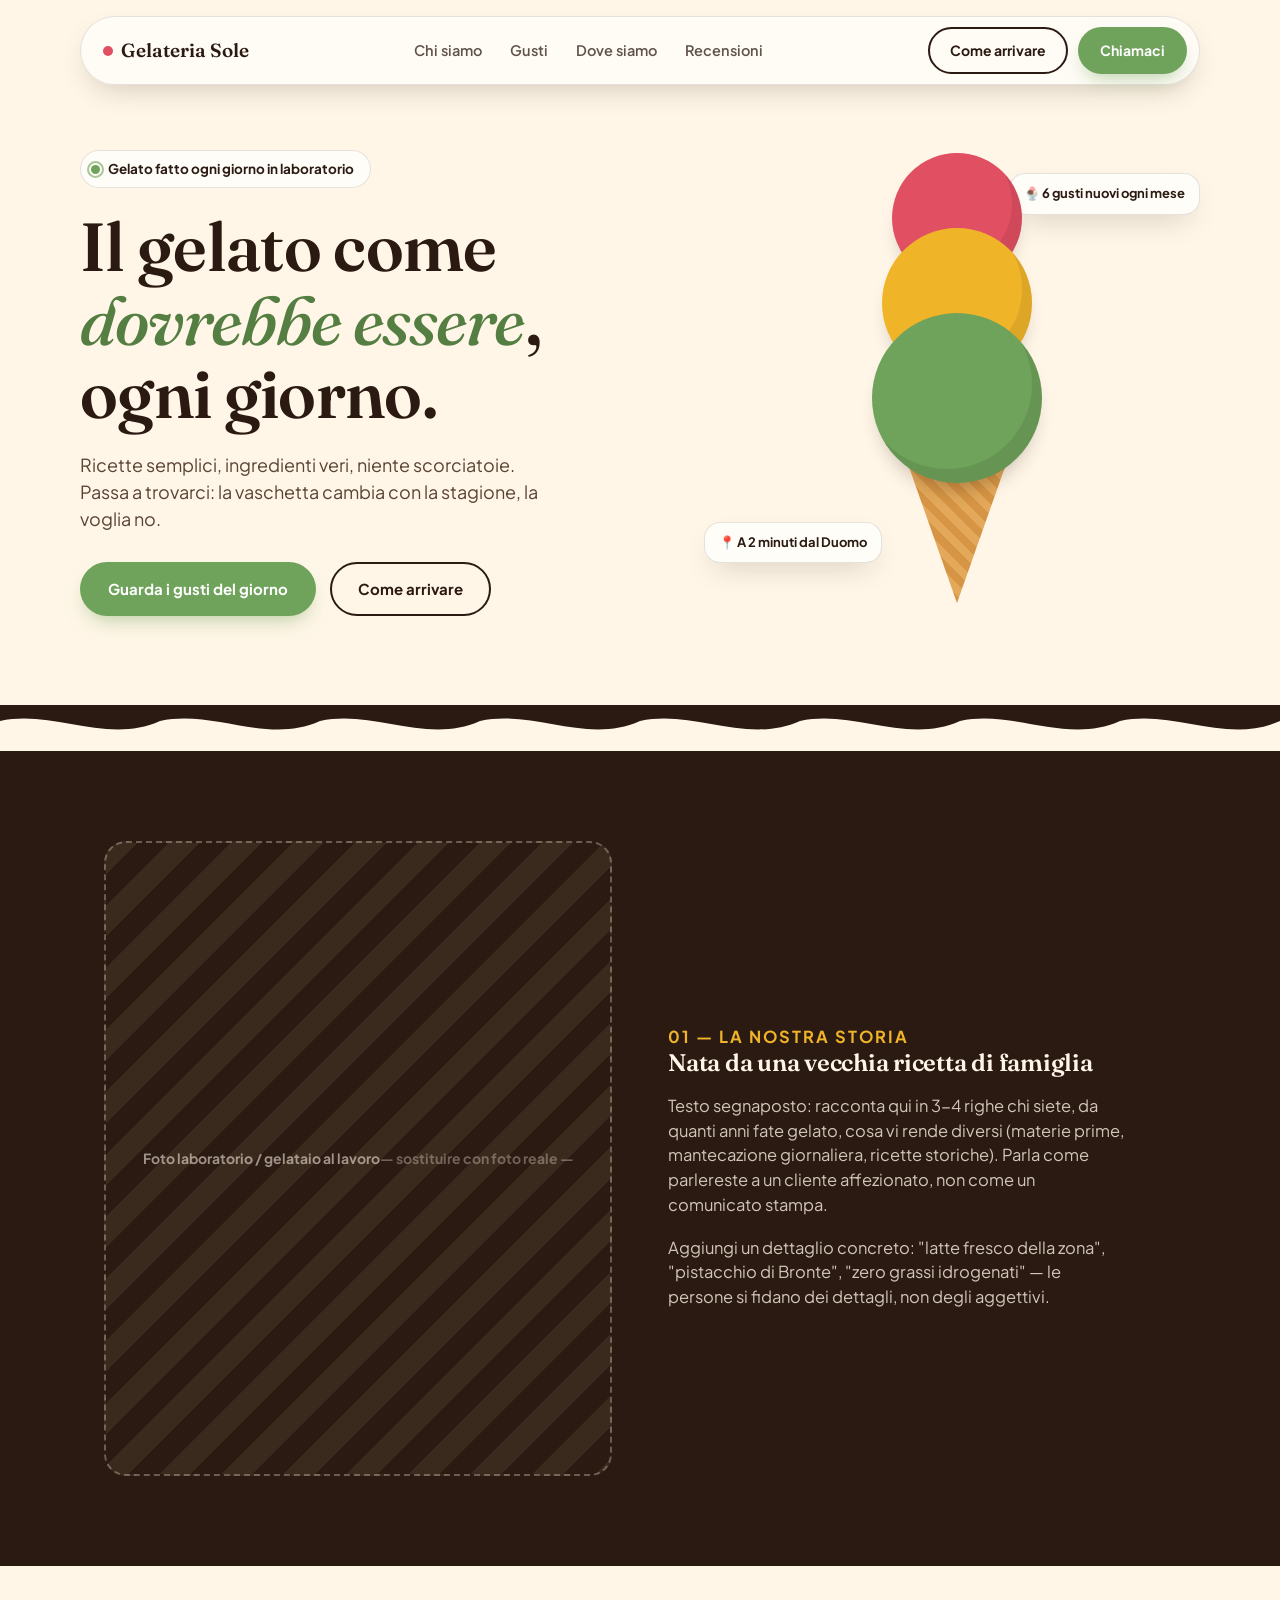
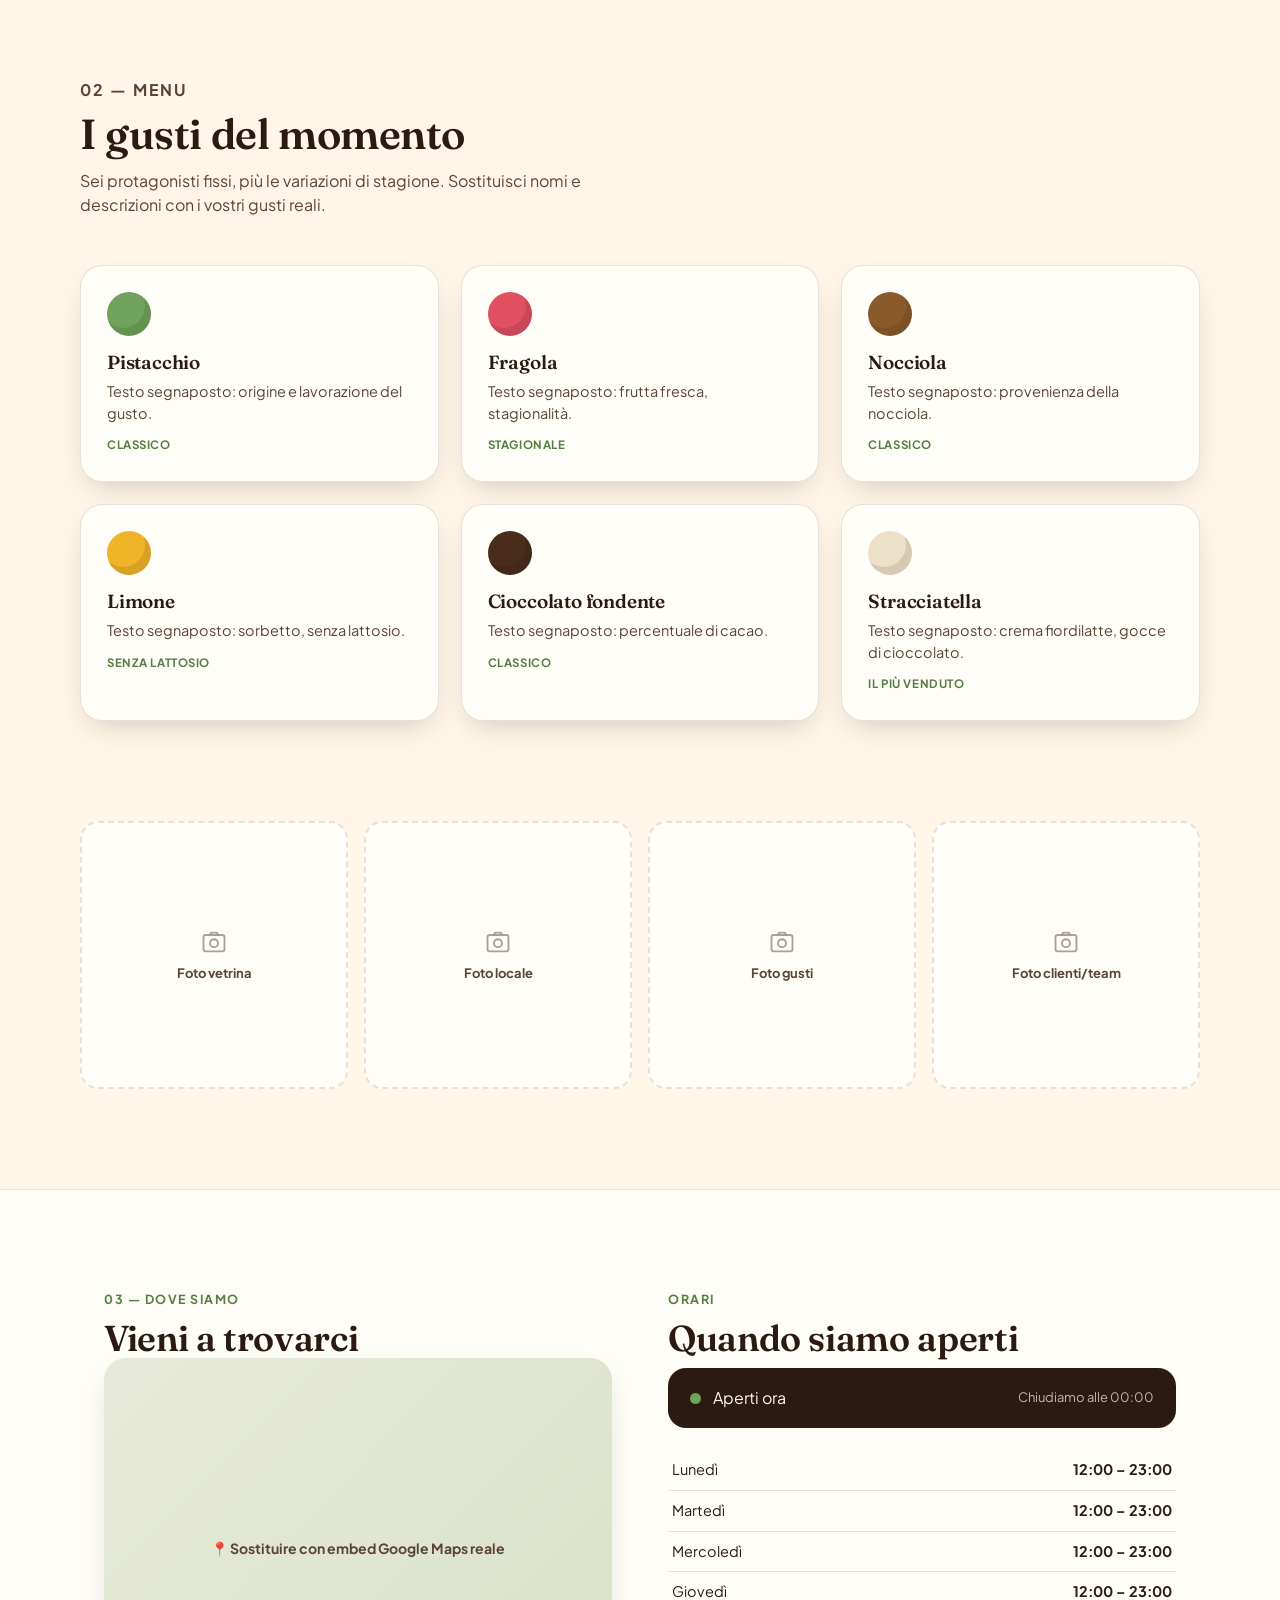
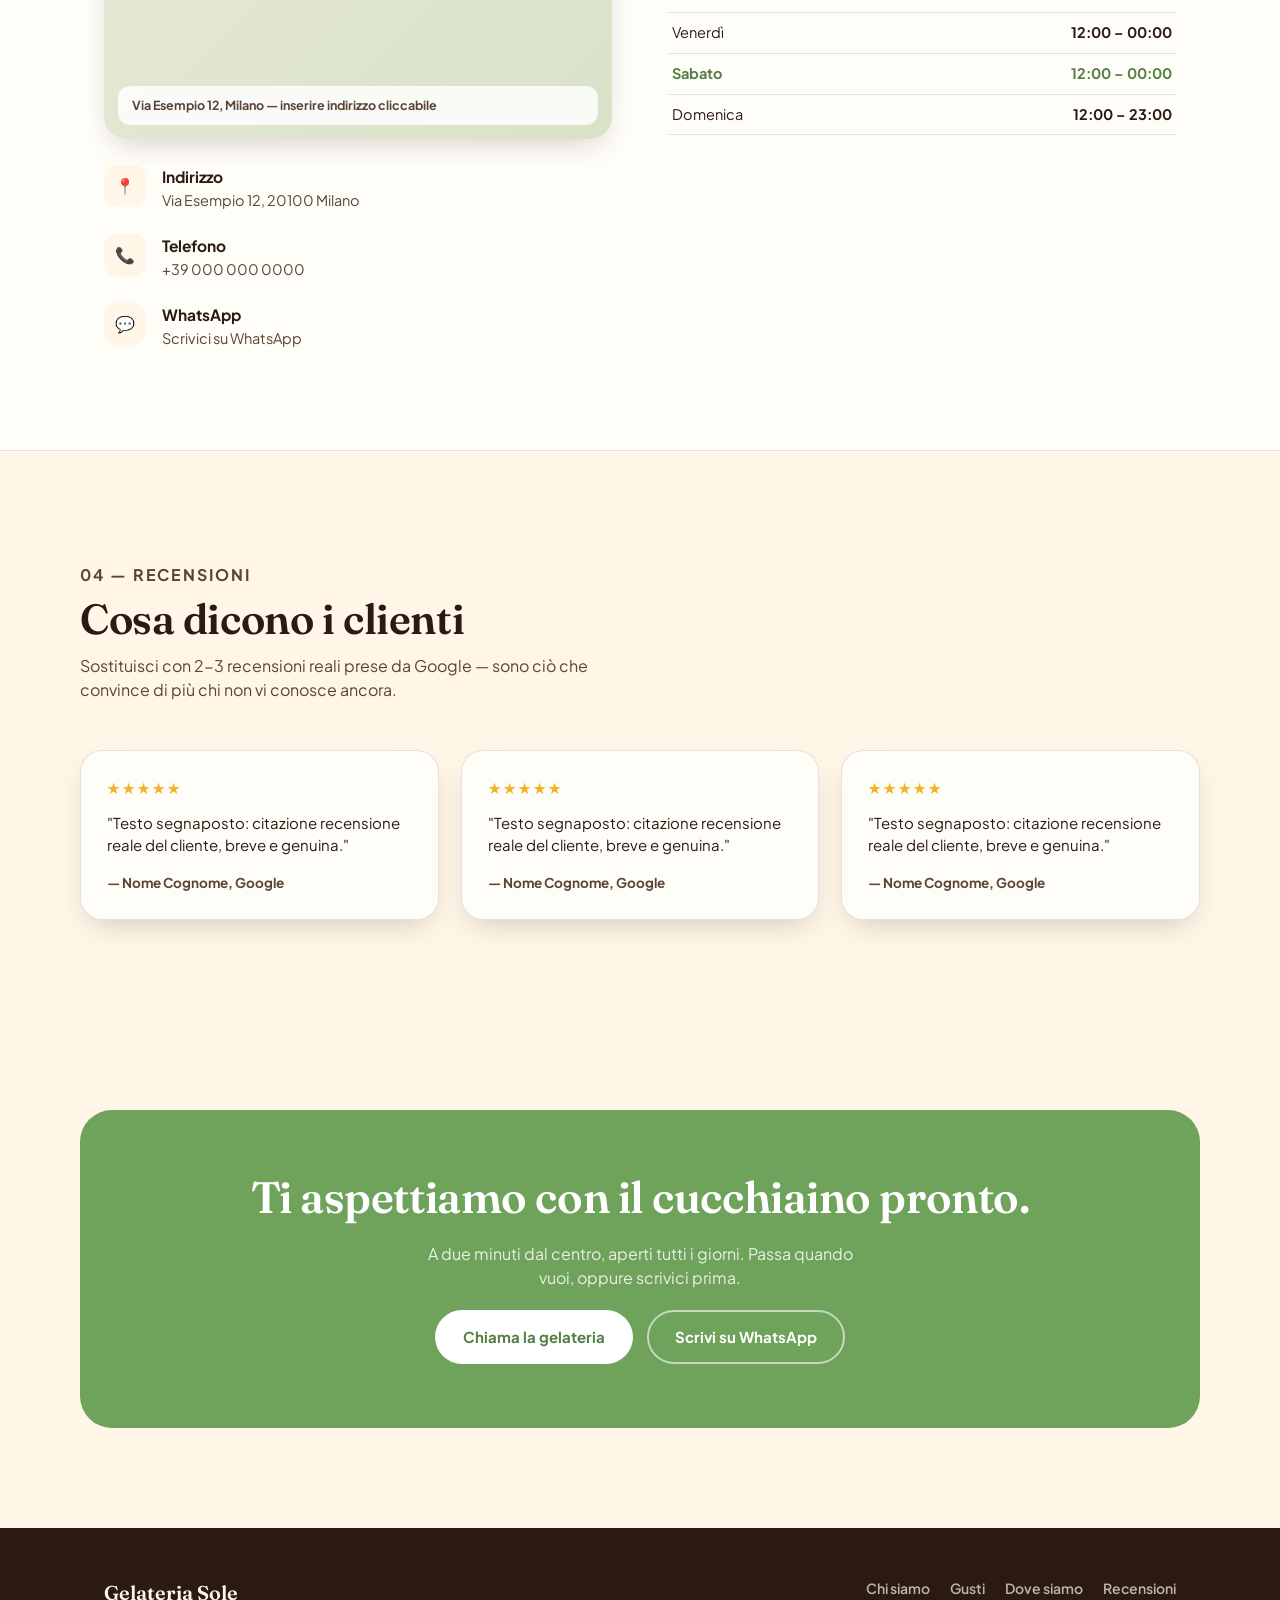
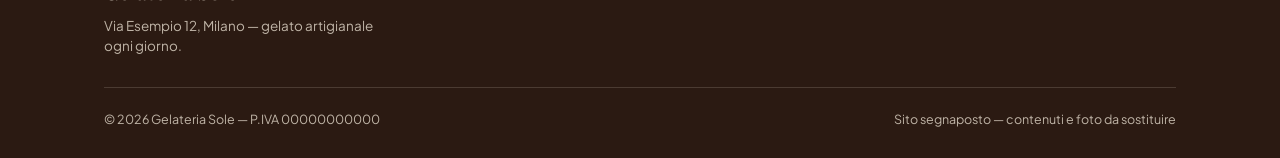
==== index.html @ 3e9e9e6f "Add SEO meta tags, favicon placeholder, robots.txt and sitemap.xml Wires up Open Graph/Twitter card " ====
<!DOCTYPE html>
<html lang="it">
<head>
<meta charset="UTF-8">
<meta name="viewport" content="width=device-width, initial-scale=1.0">
<title>Gelateria Sole — Gelato artigianale a Milano</title>
<meta name="description" content="Gelateria Sole: gelato artigianale fatto ogni giorno con ingredienti veri. Vieni a trovarci, guarda i gusti del giorno e gli orari di apertura.">

<!-- SOSTITUIRE con il dominio reale quando disponibile -->
<link rel="canonical" href="https://esempio.it/">

<!-- Favicon: segnaposto minimo, vedi assets/img/favicon.svg — logo definitivo a cura della grafica (Fase 2 roadmap) -->
<link rel="icon" type="image/svg+xml" href="assets/img/favicon.svg">
<link rel="icon" type="image/png" sizes="32x32" href="assets/img/favicon-32x32.png">
<link rel="icon" type="image/png" sizes="16x16" href="assets/img/favicon-16x16.png">
<link rel="apple-touch-icon" sizes="180x180" href="assets/img/apple-touch-icon.png">

<!-- Open Graph / social sharing -->
<meta property="og:type" content="website">
<meta property="og:site_name" content="Gelateria Sole">
<meta property="og:locale" content="it_IT">
<meta property="og:title" content="Gelateria Sole — Gelato artigianale a Milano">
<meta property="og:description" content="Gelato artigianale fatto ogni giorno con ingredienti veri. Guarda i gusti del giorno, gli orari e come raggiungerci.">
<meta property="og:url" content="https://esempio.it/">
<!-- SOSTITUIRE con assets/img/og-image.jpg (1200x630) quando la grafica prepara l'immagine social — vedi Fase 2 roadmap -->
<meta property="og:image" content="https://esempio.it/assets/img/og-image.jpg">

<meta name="twitter:card" content="summary_large_image">
<meta name="twitter:title" content="Gelateria Sole — Gelato artigianale a Milano">
<meta name="twitter:description" content="Gelato artigianale fatto ogni giorno con ingredienti veri. Guarda i gusti del giorno, gli orari e come raggiungerci.">
<meta name="twitter:image" content="https://esempio.it/assets/img/og-image.jpg">

<!-- SEO locale: dati strutturati LocalBusiness — SOSTITUIRE con i dati reali -->
<script type="application/ld+json">
{
  "@context": "https://schema.org",
  "@type": "IceCreamShop",
  "name": "Gelateria Sole",
  "image": "https://esempio.it/foto-vetrina.jpg",
  "telephone": "+39 000 000 0000",
  "priceRange": "€€",
  "address": {
    "@type": "PostalAddress",
    "streetAddress": "Via Esempio 12",
    "addressLocality": "Milano",
    "postalCode": "20100",
    "addressCountry": "IT"
  },
  "openingHoursSpecification": [
    { "@type": "OpeningHoursSpecification", "dayOfWeek": ["Monday","Tuesday","Wednesday","Thursday","Sunday"], "opens": "12:00", "closes": "23:00" },
    { "@type": "OpeningHoursSpecification", "dayOfWeek": ["Friday","Saturday"], "opens": "12:00", "closes": "00:00" }
  ]
}
</script>

<link rel="preconnect" href="https://fonts.googleapis.com">
<link rel="preconnect" href="https://fonts.gstatic.com" crossorigin>
<link href="https://fonts.googleapis.com/css2?family=Fraunces:ital,opsz,wght@0,9..144,400;0,9..144,500;0,9..144,600;1,9..144,500;1,9..144,600&family=Plus+Jakarta+Sans:wght@400;500;600;700;800&display=swap" rel="stylesheet">

<link rel="stylesheet" href="assets/css/style.css">
</head>
<body>

<nav class="nav">
  <div class="nav-inner">
    <a href="#top" class="logo"><span class="logo-dot"></span>Gelateria Sole</a>
    <div class="nav-links">
      <a href="#chi-siamo">Chi siamo</a>
      <a href="#gusti">Gusti</a>
      <a href="#dove">Dove siamo</a>
      <a href="#recensioni">Recensioni</a>
    </div>
    <div class="nav-cta">
      <a href="#dove" class="btn btn-ghost">Come arrivare</a>
      <a href="tel:+390000000000" class="btn btn-primary">Chiamaci</a>
      <button class="burger" id="burgerBtn" aria-label="Apri menu">
        <span></span><span></span><span></span>
      </button>
    </div>
  </div>
</nav>

<div class="mobile-menu" id="mobileMenu">
  <a href="#chi-siamo">Chi siamo</a>
  <a href="#gusti">Gusti</a>
  <a href="#dove">Dove siamo</a>
  <a href="#recensioni">Recensioni</a>
  <a href="tel:+390000000000" class="btn btn-primary" style="justify-content:center;">Chiamaci ora</a>
</div>

<main id="top">

  <!-- HERO -->
  <section class="hero wrap">
    <div class="reveal in">
      <div class="hero-badge">
        <span class="pulse-dot"></span> Gelato fatto ogni giorno in laboratorio
      </div>
      <h1>Il gelato come <em>dovrebbe essere</em>, ogni giorno.</h1>
      <p class="lead">Ricette semplici, ingredienti veri, niente scorciatoie. Passa a trovarci: la vaschetta cambia con la stagione, la voglia no.</p>
      <div class="hero-actions">
        <a href="#gusti" class="btn btn-primary">Guarda i gusti del giorno</a>
        <a href="#dove" class="btn btn-ghost">Come arrivare</a>
      </div>
    </div>
    <div class="hero-art">
      <div class="float-badge float-1">🍨 6 gusti nuovi ogni mese</div>
      <div class="float-badge float-2">📍 A 2 minuti dal Duomo</div>
      <div class="scoop scoop-3"></div>
      <div class="scoop scoop-2"></div>
      <div class="scoop scoop-1"></div>
      <div class="cone"></div>
    </div>
  </section>

  <svg class="drip" viewBox="0 0 1200 46" preserveAspectRatio="none">
    <path d="M0,0 H1200 V16 C1150,40 1100,4 1050,16 C1000,40 950,4 900,16 C850,40 800,4 750,16 C700,40 650,4 600,16 C550,40 500,4 450,16 C400,40 350,4 300,16 C250,40 200,4 150,16 C100,40 50,4 0,16 Z" fill="#2B1A12"/>
  </svg>

  <!-- CHI SIAMO -->
  <section class="storia" id="chi-siamo">
    <div class="wrap storia-grid">
      <div class="reveal">
        <div class="storia-photo">Foto laboratorio / gelataio al lavoro<br><span style="opacity:.6">— sostituire con foto reale —</span></div>
      </div>
      <div class="reveal">
        <p class="eyebrow">01 — La nostra storia</p>
        <h2>Nata da una vecchia ricetta di famiglia</h2>
        <p>Testo segnaposto: racconta qui in 3-4 righe chi siete, da quanti anni fate gelato, cosa vi rende diversi (materie prime, mantecazione giornaliera, ricette storiche). Parla come parlereste a un cliente affezionato, non come un comunicato stampa.</p>
        <p>Aggiungi un dettaglio concreto: "latte fresco della zona", "pistacchio di Bronte", "zero grassi idrogenati" — le persone si fidano dei dettagli, non degli aggettivi.</p>
      </div>
    </div>
  </section>

  <!-- GUSTI -->
  <section class="gusti wrap" id="gusti">
    <div class="section-head reveal">
      <p class="eyebrow">02 — Menu</p>
      <h2>I gusti del momento</h2>
      <p>Sei protagonisti fissi, più le variazioni di stagione. Sostituisci nomi e descrizioni con i vostri gusti reali.</p>
    </div>
    <div class="gusti-grid">
      <div class="flavor-card reveal">
        <div class="flavor-swatch" style="background:#6FA25A;"></div>
        <h3>Pistacchio</h3>
        <p>Testo segnaposto: origine e lavorazione del gusto.</p>
        <span class="flavor-tag">Classico</span>
      </div>
      <div class="flavor-card reveal">
        <div class="flavor-swatch" style="background:#E14F63;"></div>
        <h3>Fragola</h3>
        <p>Testo segnaposto: frutta fresca, stagionalità.</p>
        <span class="flavor-tag">Stagionale</span>
      </div>
      <div class="flavor-card reveal">
        <div class="flavor-swatch" style="background:#8B5A2B;"></div>
        <h3>Nocciola</h3>
        <p>Testo segnaposto: provenienza della nocciola.</p>
        <span class="flavor-tag">Classico</span>
      </div>
      <div class="flavor-card reveal">
        <div class="flavor-swatch" style="background:#F0B429;"></div>
        <h3>Limone</h3>
        <p>Testo segnaposto: sorbetto, senza lattosio.</p>
        <span class="flavor-tag">Senza lattosio</span>
      </div>
      <div class="flavor-card reveal">
        <div class="flavor-swatch" style="background:#4A2C1D;"></div>
        <h3>Cioccolato fondente</h3>
        <p>Testo segnaposto: percentuale di cacao.</p>
        <span class="flavor-tag">Classico</span>
      </div>
      <div class="flavor-card reveal">
        <div class="flavor-swatch" style="background:#EDE0C8;"></div>
        <h3>Stracciatella</h3>
        <p>Testo segnaposto: crema fiordilatte, gocce di cioccolato.</p>
        <span class="flavor-tag">Il più venduto</span>
      </div>
    </div>
  </section>

  <!-- GALLERIA -->
  <section class="galleria wrap">
    <div class="gal-grid">
      <div class="gal-item reveal">
        <svg width="28" height="28" viewBox="0 0 24 24" fill="none" stroke="currentColor" stroke-width="1.6"><rect x="3" y="6" width="18" height="14" rx="2"/><circle cx="12" cy="13" r="3.4"/><path d="M8 6l1.5-2h5L16 6"/></svg>
        Foto vetrina
      </div>
      <div class="gal-item reveal">
        <svg width="28" height="28" viewBox="0 0 24 24" fill="none" stroke="currentColor" stroke-width="1.6"><rect x="3" y="6" width="18" height="14" rx="2"/><circle cx="12" cy="13" r="3.4"/><path d="M8 6l1.5-2h5L16 6"/></svg>
        Foto locale
      </div>
      <div class="gal-item reveal">
        <svg width="28" height="28" viewBox="0 0 24 24" fill="none" stroke="currentColor" stroke-width="1.6"><rect x="3" y="6" width="18" height="14" rx="2"/><circle cx="12" cy="13" r="3.4"/><path d="M8 6l1.5-2h5L16 6"/></svg>
        Foto gusti
      </div>
      <div class="gal-item reveal">
        <svg width="28" height="28" viewBox="0 0 24 24" fill="none" stroke="currentColor" stroke-width="1.6"><rect x="3" y="6" width="18" height="14" rx="2"/><circle cx="12" cy="13" r="3.4"/><path d="M8 6l1.5-2h5L16 6"/></svg>
        Foto clienti/team
      </div>
    </div>
  </section>

  <!-- DOVE + ORARI -->
  <section class="dove" id="dove">
    <div class="wrap dove-grid">
      <div class="reveal">
        <p class="eyebrow">03 — Dove siamo</p>
        <h2 style="margin-top:10px; font-size:clamp(26px,3.2vw,36px);">Vieni a trovarci</h2>
        <div class="map-box">
          <span style="font-weight:700; color:var(--choco-soft); font-size:14px;">📍 Sostituire con embed Google Maps reale</span>
          <div class="map-note">Via Esempio 12, Milano — inserire indirizzo cliccabile</div>
        </div>
        <div class="info-list">
          <div class="info-row">
            <div class="info-icon">📍</div>
            <div><h4>Indirizzo</h4><p>Via Esempio 12, 20100 Milano</p></div>
          </div>
          <div class="info-row">
            <div class="info-icon">📞</div>
            <div><h4>Telefono</h4><p><a href="tel:+390000000000">+39 000 000 0000</a></p></div>
          </div>
          <div class="info-row">
            <div class="info-icon">💬</div>
            <div><h4>WhatsApp</h4><p><a href="https://wa.me/390000000000" target="_blank" rel="noopener">Scrivici su WhatsApp</a></p></div>
          </div>
        </div>
      </div>

      <div class="reveal">
        <p class="eyebrow">Orari</p>
        <h2 style="margin-top:10px; font-size:clamp(26px,3.2vw,36px);">Quando siamo aperti</h2>
        <div class="status-card" id="statusCard">
          <div class="status-left">
            <span class="status-dot"></span>
            <span id="statusText">Verifica orario in corso…</span>
          </div>
          <span style="font-size:13px; opacity:.7;" id="statusTime"></span>
        </div>
        <table class="orari-table" id="orariTable">
          <tbody>
            <tr data-day="1"><td>Lunedì</td><td>12:00 – 23:00</td></tr>
            <tr data-day="2"><td>Martedì</td><td>12:00 – 23:00</td></tr>
            <tr data-day="3"><td>Mercoledì</td><td>12:00 – 23:00</td></tr>
            <tr data-day="4"><td>Giovedì</td><td>12:00 – 23:00</td></tr>
            <tr data-day="5"><td>Venerdì</td><td>12:00 – 00:00</td></tr>
            <tr data-day="6"><td>Sabato</td><td>12:00 – 00:00</td></tr>
            <tr data-day="0"><td>Domenica</td><td>12:00 – 23:00</td></tr>
          </tbody>
        </table>
      </div>
    </div>
  </section>

  <!-- RECENSIONI -->
  <section class="recensioni wrap" id="recensioni">
    <div class="section-head reveal">
      <p class="eyebrow">04 — Recensioni</p>
      <h2>Cosa dicono i clienti</h2>
      <p>Sostituisci con 2-3 recensioni reali prese da Google — sono ciò che convince di più chi non vi conosce ancora.</p>
    </div>
    <div class="rec-grid">
      <div class="rec-card reveal">
        <div class="stars">★★★★★</div>
        <p class="quote">"Testo segnaposto: citazione recensione reale del cliente, breve e genuina."</p>
        <p class="rec-name">— Nome Cognome, Google</p>
      </div>
      <div class="rec-card reveal">
        <div class="stars">★★★★★</div>
        <p class="quote">"Testo segnaposto: citazione recensione reale del cliente, breve e genuina."</p>
        <p class="rec-name">— Nome Cognome, Google</p>
      </div>
      <div class="rec-card reveal">
        <div class="stars">★★★★★</div>
        <p class="quote">"Testo segnaposto: citazione recensione reale del cliente, breve e genuina."</p>
        <p class="rec-name">— Nome Cognome, Google</p>
      </div>
    </div>
  </section>

  <!-- CTA FINALE -->
  <section class="cta-final wrap">
    <div class="cta-box reveal">
      <h2>Ti aspettiamo con il cucchiaino pronto.</h2>
      <p>A due minuti dal centro, aperti tutti i giorni. Passa quando vuoi, oppure scrivici prima.</p>
      <div class="cta-actions">
        <a href="tel:+390000000000" class="btn btn-primary">Chiama la gelateria</a>
        <a href="https://wa.me/390000000000" target="_blank" rel="noopener" class="btn btn-ghost">Scrivi su WhatsApp</a>
      </div>
    </div>
  </section>

</main>

<footer>
  <div class="wrap">
    <div class="foot-grid">
      <div>
        <div class="foot-logo">Gelateria Sole</div>
        <p style="margin-top:8px; font-size:13.5px; max-width:280px;">Via Esempio 12, Milano — gelato artigianale ogni giorno.</p>
      </div>
      <div class="foot-links">
        <a href="#chi-siamo">Chi siamo</a>
        <a href="#gusti">Gusti</a>
        <a href="#dove">Dove siamo</a>
        <a href="#recensioni">Recensioni</a>
      </div>
    </div>
    <div class="foot-bottom">
      <span>© 2026 Gelateria Sole — P.IVA 00000000000</span>
      <span>Sito segnaposto — contenuti e foto da sostituire</span>
    </div>
  </div>
</footer>

<script src="assets/js/main.js"></script>

</body>
</html>
---- assets/css/style.css ----
:root{
  --cream:#FFF6E7;
  --panna:#FFFDF8;
  --choco:#2B1A12;
  --choco-soft:#5A4436;
  --pistacchio:#6FA25A;
  --pistacchio-dark:#547E42;
  --lampone:#E14F63;
  --limone:#F0B429;
  --line: rgba(43,26,18,0.12);
  --radius: 22px;
  --shadow: 0 12px 30px -12px rgba(43,26,18,0.25);
}

*{box-sizing:border-box; margin:0; padding:0;}
html{scroll-behavior:smooth;}
@media (prefers-reduced-motion: reduce){
  html{scroll-behavior:auto;}
  *{animation-duration:0.001ms !important; transition-duration:0.001ms !important;}
}

body{
  font-family:'Plus Jakarta Sans', sans-serif;
  background:var(--cream);
  color:var(--choco);
  line-height:1.5;
  overflow-x:hidden;
}

h1,h2,h3{
  font-family:'Fraunces', serif;
  font-weight:600;
  line-height:1.08;
  letter-spacing:-0.01em;
}

em{
  font-style:italic;
  font-weight:500;
  color:var(--pistacchio-dark);
}

a{color:inherit; text-decoration:none;}
img{max-width:100%; display:block;}
section{position:relative;}
.wrap{max-width:1120px; margin:0 auto; padding:0 24px;}
.eyebrow{
  font-size:12.5px;
  font-weight:700;
  letter-spacing:0.12em;
  text-transform:uppercase;
  color:var(--pistacchio-dark);
}

/* ---------- BUTTONS ---------- */
.btn{
  display:inline-flex;
  align-items:center;
  gap:8px;
  padding:14px 26px;
  border-radius:999px;
  font-weight:700;
  font-size:15px;
  border:2px solid transparent;
  cursor:pointer;
  transition:transform .18s ease, box-shadow .18s ease;
}
.btn:hover{transform:translateY(-2px);}
.btn-primary{background:var(--pistacchio); color:#fff; box-shadow:0 10px 20px -8px rgba(111,162,90,0.55);}
.btn-primary:hover{background:var(--pistacchio-dark);}
.btn-ghost{background:transparent; border-color:var(--choco); color:var(--choco);}
.btn-ghost:hover{background:var(--choco); color:var(--cream);}
.btn-light{background:var(--panna); color:var(--choco); border-color:var(--line);}

/* ---------- NAV ---------- */
.nav{
  position:fixed; top:0; left:0; right:0; z-index:100;
  padding:16px 24px;
  display:flex; justify-content:center;
}
.nav-inner{
  width:100%; max-width:1120px;
  display:flex; align-items:center; justify-content:space-between;
  background:rgba(255,253,248,0.85);
  backdrop-filter:blur(10px);
  border:1px solid var(--line);
  border-radius:999px;
  padding:10px 12px 10px 22px;
  box-shadow:var(--shadow);
  transition:padding .2s ease;
}
.logo{
  font-family:'Fraunces', serif;
  font-weight:600;
  font-size:19px;
  display:flex; align-items:center; gap:8px;
}
.logo-dot{width:10px; height:10px; border-radius:50%; background:var(--lampone); display:inline-block;}
.nav-links{display:flex; gap:28px; font-size:14.5px; font-weight:600;}
.nav-links a{opacity:0.75; transition:opacity .15s;}
.nav-links a:hover{opacity:1;}
.nav-cta{display:flex; align-items:center; gap:10px;}
.nav-cta .btn{padding:11px 20px; font-size:14px;}
.burger{display:none; background:none; border:none; cursor:pointer; padding:8px;}
.burger span{display:block; width:22px; height:2px; background:var(--choco); margin:5px 0; border-radius:2px;}

.mobile-menu{
  display:none; position:fixed; top:78px; left:16px; right:16px; z-index:99;
  background:var(--panna); border:1px solid var(--line); border-radius:20px;
  box-shadow:var(--shadow); padding:18px; flex-direction:column; gap:14px;
}
.mobile-menu.open{display:flex;}
.mobile-menu a{font-weight:700; font-size:16px; padding:6px 0;}

/* ---------- HERO ---------- */
.hero{
  padding:150px 0 90px;
  display:grid;
  grid-template-columns:1.1fr 0.9fr;
  gap:40px;
  align-items:center;
}
.hero-badge{
  display:inline-flex; align-items:center; gap:8px;
  background:var(--panna); border:1px solid var(--line);
  padding:8px 16px 8px 10px; border-radius:999px;
  font-size:13.5px; font-weight:700; margin-bottom:22px;
}
.pulse-dot{width:9px; height:9px; border-radius:50%; background:var(--pistacchio); position:relative;}
.pulse-dot::after{
  content:''; position:absolute; inset:-4px; border-radius:50%;
  border:2px solid var(--pistacchio); opacity:0.6;
  animation:pulse 1.8s ease-out infinite;
}
@keyframes pulse{0%{transform:scale(0.6); opacity:0.7;} 100%{transform:scale(1.9); opacity:0;}}

.hero h1{font-size:clamp(38px, 5.6vw, 68px); max-width:620px;}
.hero p.lead{font-size:18px; color:var(--choco-soft); max-width:480px; margin:20px 0 30px;}
.hero-actions{display:flex; gap:14px; flex-wrap:wrap;}

.hero-art{position:relative; height:440px; display:flex; align-items:flex-end; justify-content:center;}
.cone{
  width:120px; height:170px;
  background:
    repeating-linear-gradient(45deg, #E3A85A 0 8px, #D69544 8px 16px),
    repeating-linear-gradient(-45deg, transparent 0 8px, rgba(0,0,0,0.06) 8px 16px);
  clip-path:polygon(50% 100%, 0 0, 100% 0);
  position:relative; z-index:1;
  box-shadow:0 20px 30px -12px rgba(43,26,18,0.35);
}
.scoop{
  width:150px; height:150px; border-radius:50%;
  position:absolute; left:50%; transform:translateX(-50%);
  box-shadow:inset -10px -14px 0 rgba(0,0,0,0.08), 0 14px 20px -10px rgba(43,26,18,0.3);
}
.scoop-1{background:var(--pistacchio); bottom:120px; z-index:4; width:170px; height:170px;}
.scoop-2{background:var(--limone); bottom:225px; z-index:3; width:150px; height:150px;}
.scoop-3{background:var(--lampone); bottom:320px; z-index:2; width:130px; height:130px;}
.sprinkle{position:absolute; border-radius:2px;}
.float-badge{
  position:absolute; background:var(--panna); border:1px solid var(--line);
  border-radius:16px; padding:10px 14px; box-shadow:var(--shadow);
  font-size:13px; font-weight:700; display:flex; align-items:center; gap:8px;
}
.float-1{top:10px; right:0;}
.float-2{bottom:40px; left:-10px;}

/* ---------- DRIP DIVIDER (signature element) ---------- */
.drip{display:block; width:100%; height:46px; margin-top:-1px;}

/* ---------- SECTION HEADINGS ---------- */
.section-head{max-width:560px; margin-bottom:48px;}
.section-head h2{font-size:clamp(28px, 3.6vw, 42px); margin-top:10px;}
.section-head p{color:var(--choco-soft); font-size:16px; margin-top:12px;}

/* ---------- CHI SIAMO ---------- */
.storia{background:var(--choco); color:var(--cream); padding:90px 0;}
.storia .eyebrow{color:var(--limone);}
.storia-grid{display:grid; grid-template-columns:1fr 1fr; gap:56px; align-items:center;}
.storia h2{color:var(--cream);}
.storia p{color:rgba(255,246,231,0.78); font-size:16.5px; margin-top:18px; max-width:460px;}
.storia-photo{
  aspect-ratio:4/5; border-radius:var(--radius);
  background:repeating-linear-gradient(135deg, #3a2a1e 0 22px, #2B1A12 22px 44px);
  display:flex; align-items:center; justify-content:center;
  border:2px dashed rgba(255,246,231,0.3);
  color:rgba(255,246,231,0.55); font-size:14px; font-weight:700; text-align:center; padding:20px;
}

/* ---------- GUSTI ---------- */
.gusti{padding:100px 0;}
.gusti-grid{display:grid; grid-template-columns:repeat(3, 1fr); gap:22px;}
.flavor-card{
  background:var(--panna); border:1px solid var(--line); border-radius:var(--radius);
  padding:26px; box-shadow:var(--shadow);
  transition:transform .2s ease;
}
.flavor-card:hover{transform:translateY(-6px);}
.flavor-swatch{width:44px; height:44px; border-radius:50%; margin-bottom:16px; box-shadow:inset -6px -8px 0 rgba(0,0,0,0.1);}
.flavor-card h3{font-size:19px; font-weight:600;}
.flavor-card p{font-size:14.5px; color:var(--choco-soft); margin-top:8px;}
.flavor-tag{display:inline-block; margin-top:12px; font-size:11.5px; font-weight:700; letter-spacing:0.05em; text-transform:uppercase; color:var(--pistacchio-dark);}

/* ---------- GALLERIA ---------- */
.galleria{padding:0 0 100px;}
.gal-grid{display:grid; grid-template-columns:repeat(4, 1fr); gap:16px;}
.gal-item{
  aspect-ratio:1/1; border-radius:18px; border:2px dashed var(--line);
  display:flex; flex-direction:column; align-items:center; justify-content:center; gap:8px;
  background:var(--panna); color:var(--choco-soft); font-size:13px; font-weight:700; text-align:center; padding:12px;
}
.gal-item svg{opacity:0.5;}

/* ---------- DOVE / ORARI ---------- */
.dove{background:var(--panna); padding:100px 0; border-top:1px solid var(--line); border-bottom:1px solid var(--line);}
.dove-grid{display:grid; grid-template-columns:1fr 1fr; gap:56px;}
.map-box{
  aspect-ratio:4/3; border-radius:var(--radius); background:
    linear-gradient(135deg, #e7ead8, #d9e2c8);
  position:relative; overflow:hidden; box-shadow:var(--shadow);
  display:flex; align-items:center; justify-content:center;
}
.map-note{position:absolute; bottom:14px; left:14px; right:14px; background:rgba(255,255,255,0.85); border-radius:12px; padding:10px 14px; font-size:12.5px; font-weight:700; color:var(--choco-soft);}
.info-list{display:flex; flex-direction:column; gap:22px; margin-top:26px;}
.info-row{display:flex; gap:16px; align-items:flex-start;}
.info-icon{width:42px; height:42px; border-radius:12px; background:var(--cream); display:flex; align-items:center; justify-content:center; flex-shrink:0;}
.info-row h4{font-size:15.5px; font-weight:700;}
.info-row p{font-size:14.5px; color:var(--choco-soft); margin-top:2px;}

.status-card{
  background:var(--choco); color:var(--cream); border-radius:18px; padding:18px 22px;
  display:flex; align-items:center; justify-content:space-between; margin-top:10px;
}
.status-left{display:flex; align-items:center; gap:12px;}
.status-dot{width:11px; height:11px; border-radius:50%;}
.status-open .status-dot{background:var(--pistacchio);}
.status-closed .status-dot{background:var(--lampone);}

.orari-table{width:100%; border-collapse:collapse; margin-top:22px; font-size:14.5px;}
.orari-table td{padding:9px 4px; border-bottom:1px solid var(--line);}
.orari-table td:last-child{text-align:right; font-weight:700;}
.orari-table tr.today td{color:var(--pistacchio-dark); font-weight:700;}

/* ---------- RECENSIONI ---------- */
.recensioni{padding:100px 0;}
.rec-grid{display:grid; grid-template-columns:repeat(3, 1fr); gap:22px;}
.rec-card{background:var(--panna); border:1px solid var(--line); border-radius:var(--radius); padding:26px; box-shadow:var(--shadow);}
.stars{color:var(--limone); font-size:15px; letter-spacing:2px; margin-bottom:12px;}
.rec-card p.quote{font-size:15px; color:var(--choco); margin-bottom:16px;}
.rec-name{font-size:13.5px; font-weight:700; color:var(--choco-soft);}

/* ---------- CTA FINALE ---------- */
.cta-final{padding:90px 0 100px; text-align:center;}
.cta-box{
  background:var(--pistacchio); border-radius:32px; padding:64px 40px; color:#fff;
  display:flex; flex-direction:column; align-items:center; gap:20px;
}
.cta-box h2{color:#fff; font-size:clamp(28px, 4vw, 44px);}
.cta-box p{color:rgba(255,255,255,0.85); max-width:440px;}
.cta-actions{display:flex; gap:14px; flex-wrap:wrap; justify-content:center;}
.cta-box .btn-primary{background:#fff; color:var(--pistacchio-dark); box-shadow:none;}
.cta-box .btn-primary:hover{background:var(--cream);}
.cta-box .btn-ghost{border-color:rgba(255,255,255,0.6); color:#fff;}
.cta-box .btn-ghost:hover{background:#fff; color:var(--pistacchio-dark);}

/* ---------- FOOTER ---------- */
footer{background:var(--choco); color:rgba(255,246,231,0.7); padding:50px 0 30px;}
.foot-grid{display:flex; justify-content:space-between; align-items:flex-start; flex-wrap:wrap; gap:24px; padding-bottom:30px; border-bottom:1px solid rgba(255,246,231,0.15);}
.foot-logo{font-family:'Fraunces', serif; font-size:20px; color:var(--cream); font-weight:600;}
.foot-links{display:flex; gap:20px; font-size:14px; font-weight:600;}
.foot-links a:hover{color:var(--cream);}
.foot-bottom{display:flex; justify-content:space-between; padding-top:22px; font-size:12.5px; flex-wrap:wrap; gap:10px;}

/* ---------- REVEAL ---------- */
.reveal{opacity:0; transform:translateY(18px); transition:opacity .6s ease, transform .6s ease;}
.reveal.in{opacity:1; transform:translateY(0);}

/* ---------- RESPONSIVE ---------- */
@media (max-width:900px){
  .nav-links, .nav-cta .btn-ghost{display:none;}
  .burger{display:block;}
  .hero{grid-template-columns:1fr; padding-top:130px;}
  .hero-art{height:340px; order:-1;}
  .storia-grid, .dove-grid{grid-template-columns:1fr;}
  .gusti-grid{grid-template-columns:repeat(2,1fr);}
  .gal-grid{grid-template-columns:repeat(2,1fr);}
  .rec-grid{grid-template-columns:1fr;}
}
@media (max-width:520px){
  .gusti-grid{grid-template-columns:1fr;}
}
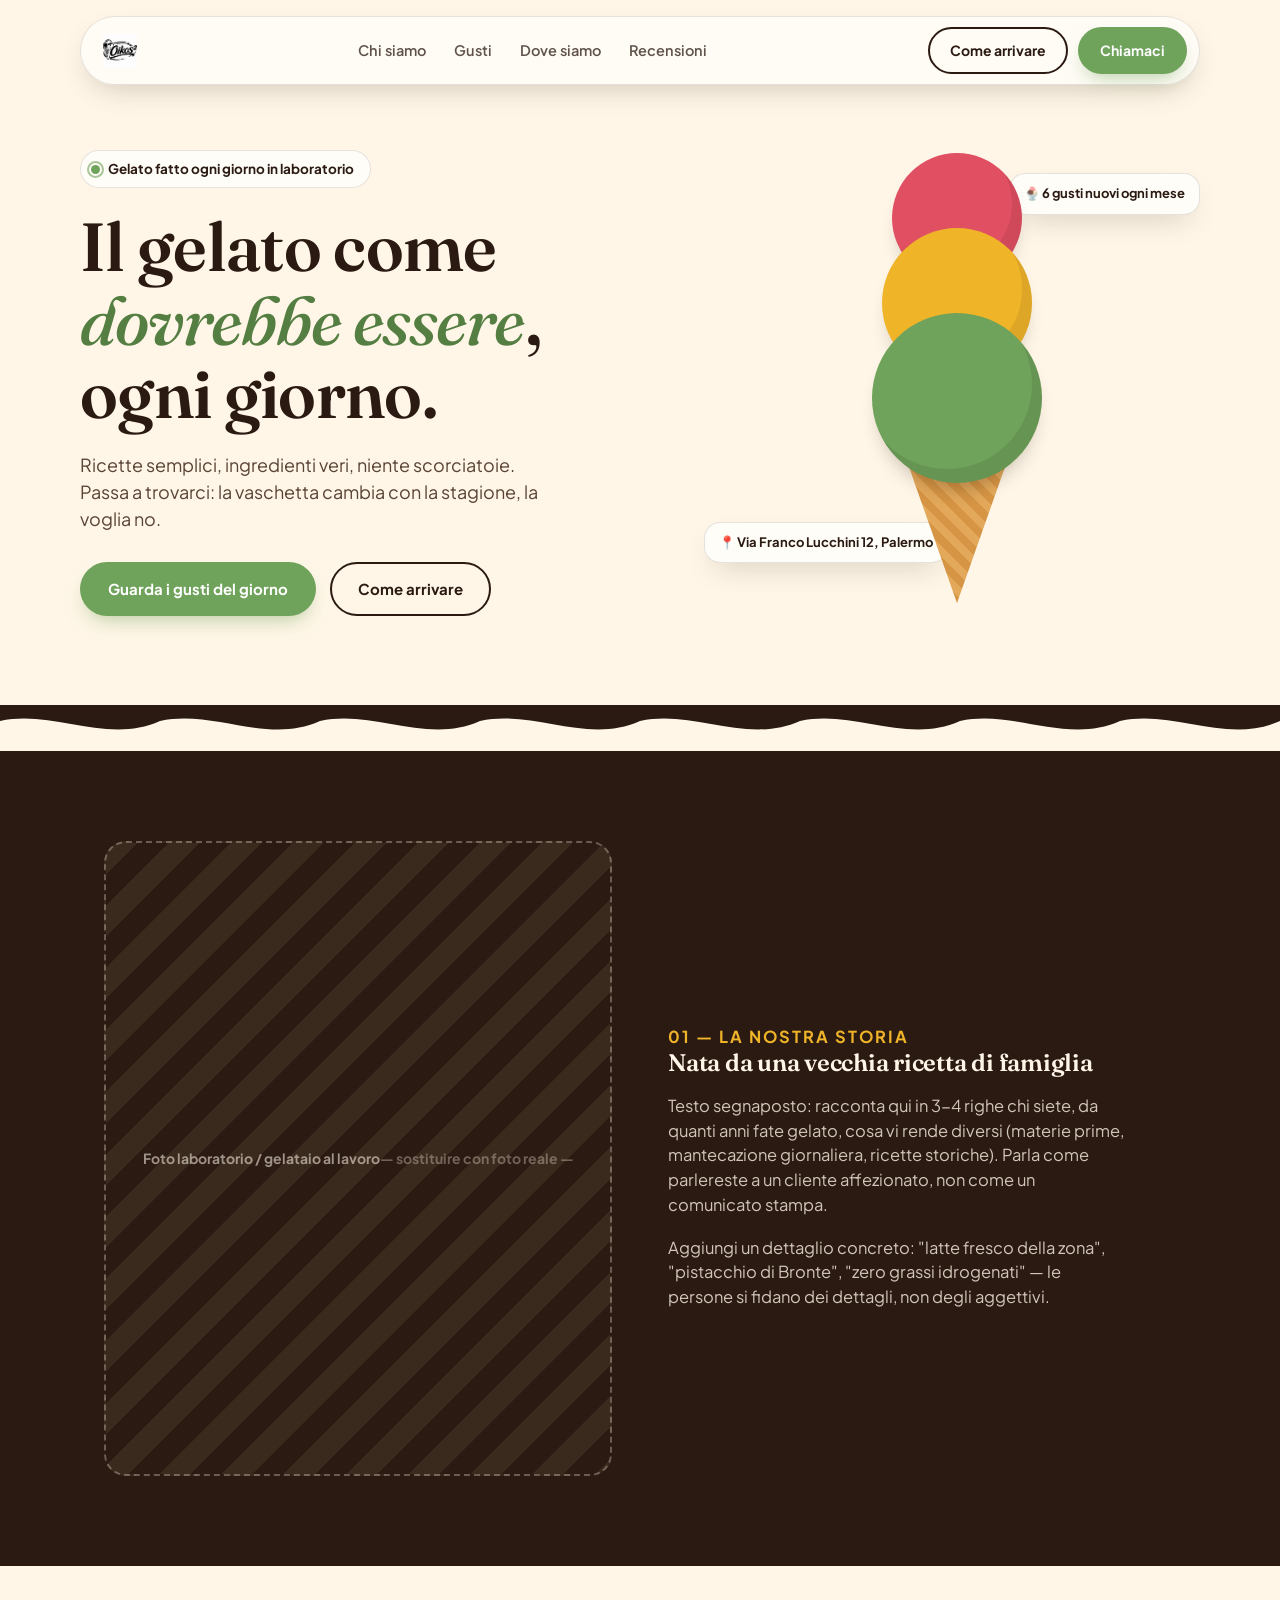
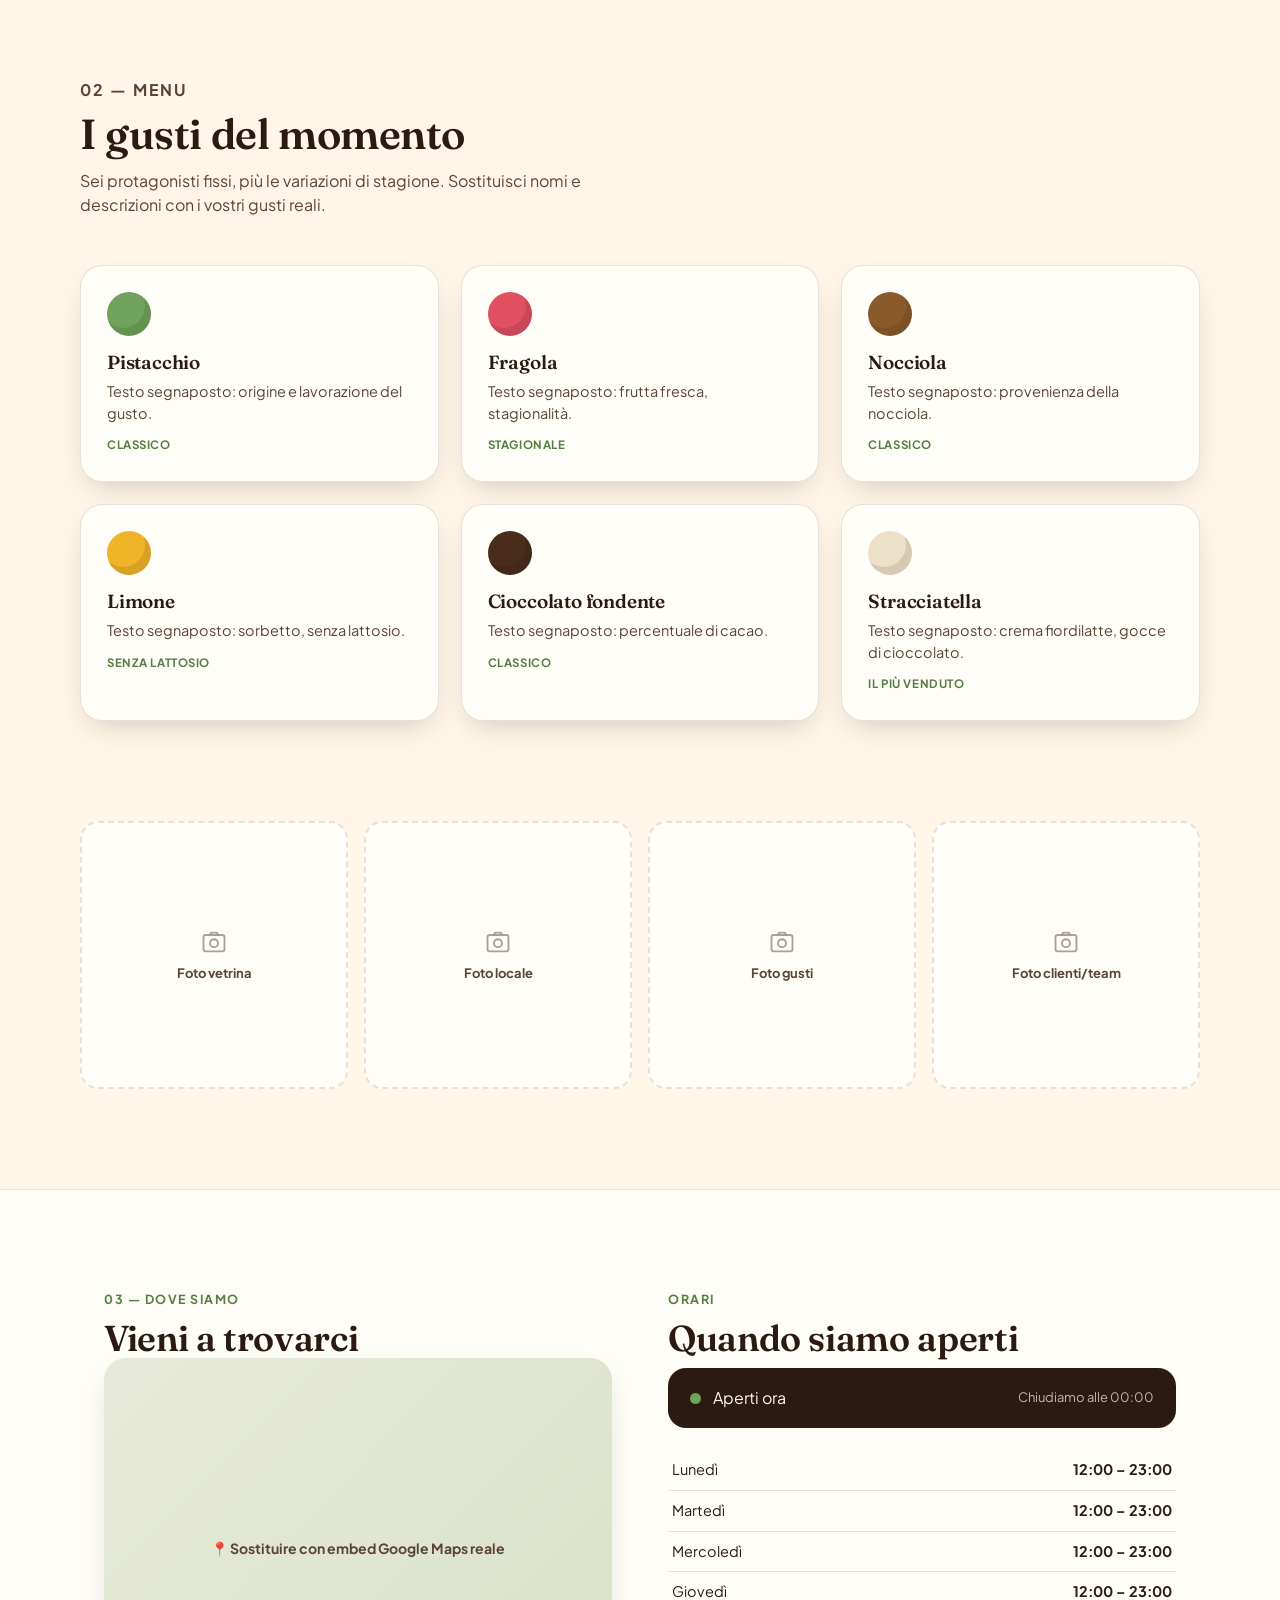
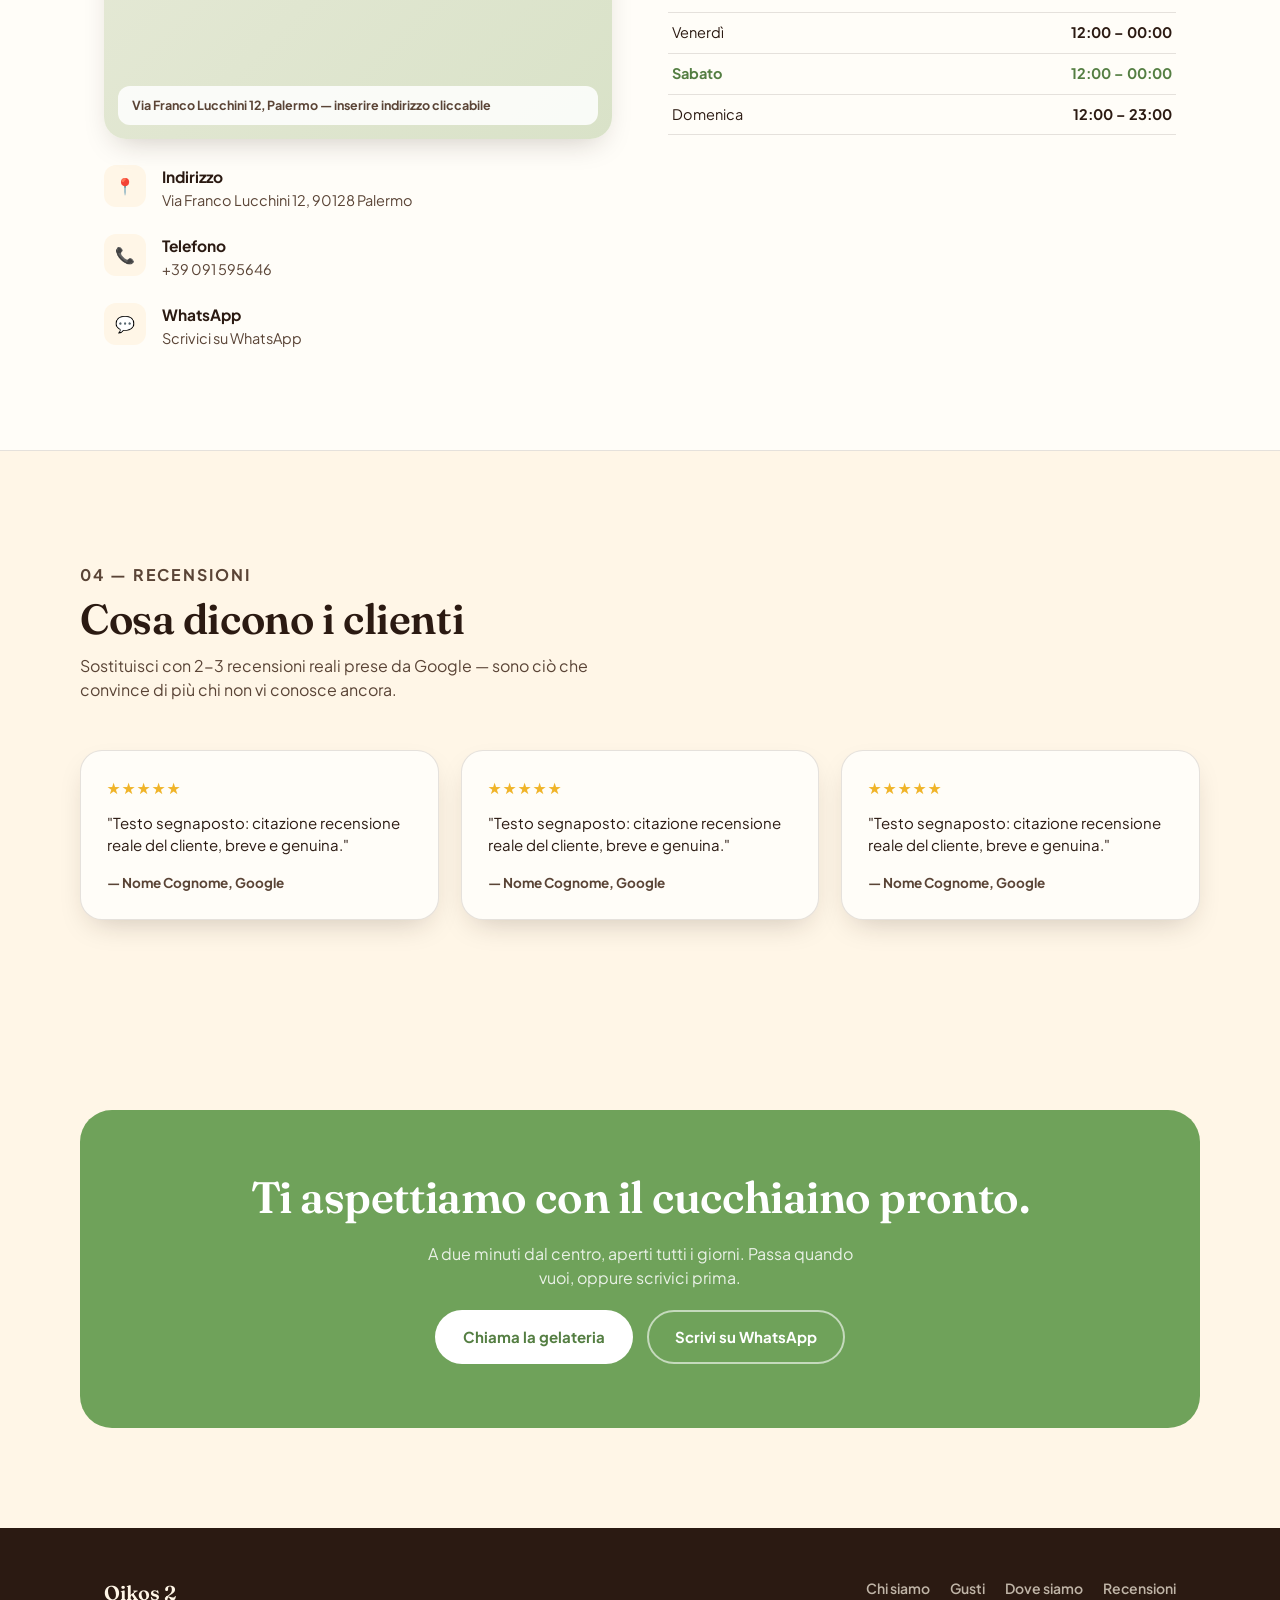
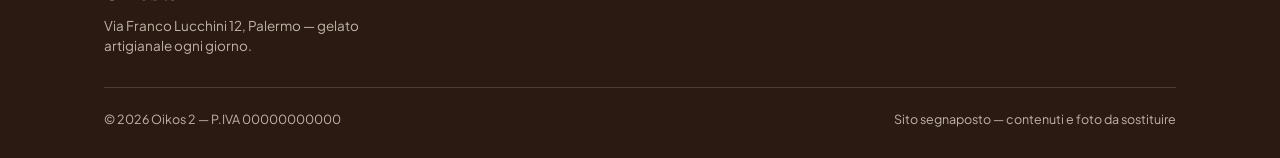
==== commit 5df02c3c: "Add real business identity: Oikos 2, Palermo Nome, indirizzo (Via Franco Lucchini 12, Palermo) e tel" ====
--- a/index.html
+++ b/index.html
@@ -3,47 +3,46 @@
 <head>
 <meta charset="UTF-8">
 <meta name="viewport" content="width=device-width, initial-scale=1.0">
-<title>Gelateria Sole — Gelato artigianale a Milano</title>
-<meta name="description" content="Gelateria Sole: gelato artigianale fatto ogni giorno con ingredienti veri. Vieni a trovarci, guarda i gusti del giorno e gli orari di apertura.">
+<title>Oikos 2 — Gelato artigianale a Palermo</title>
+<meta name="description" content="Oikos 2: gelato artigianale a Palermo, in via Franco Lucchini 12. Vieni a trovarci, guarda i gusti del giorno e gli orari di apertura.">
 
 <!-- SOSTITUIRE con il dominio reale quando disponibile -->
 <link rel="canonical" href="https://esempio.it/">
 
-<!-- Favicon: segnaposto minimo, vedi assets/img/favicon.svg — logo definitivo a cura della grafica (Fase 2 roadmap) -->
-<link rel="icon" type="image/svg+xml" href="assets/img/favicon.svg">
+<!-- Favicon: ritaglio del logo reale (cono+palline). Rifinitura del crop a cura della grafica in Fase 2 -->
 <link rel="icon" type="image/png" sizes="32x32" href="assets/img/favicon-32x32.png">
 <link rel="icon" type="image/png" sizes="16x16" href="assets/img/favicon-16x16.png">
 <link rel="apple-touch-icon" sizes="180x180" href="assets/img/apple-touch-icon.png">
 
 <!-- Open Graph / social sharing -->
 <meta property="og:type" content="website">
-<meta property="og:site_name" content="Gelateria Sole">
+<meta property="og:site_name" content="Oikos 2">
 <meta property="og:locale" content="it_IT">
-<meta property="og:title" content="Gelateria Sole — Gelato artigianale a Milano">
-<meta property="og:description" content="Gelato artigianale fatto ogni giorno con ingredienti veri. Guarda i gusti del giorno, gli orari e come raggiungerci.">
+<meta property="og:title" content="Oikos 2 — Gelato artigianale a Palermo">
+<meta property="og:description" content="Gelato artigianale a Palermo, in via Franco Lucchini 12. Guarda i gusti del giorno, gli orari e come raggiungerci.">
 <meta property="og:url" content="https://esempio.it/">
-<!-- SOSTITUIRE con assets/img/og-image.jpg (1200x630) quando la grafica prepara l'immagine social — vedi Fase 2 roadmap -->
-<meta property="og:image" content="https://esempio.it/assets/img/og-image.jpg">
+<!-- Uso temporaneo il logo reale come immagine social; la grafica può preparare un crop dedicato 1200x630 in Fase 2 -->
+<meta property="og:image" content="https://esempio.it/assets/img/logo.png">
 
 <meta name="twitter:card" content="summary_large_image">
-<meta name="twitter:title" content="Gelateria Sole — Gelato artigianale a Milano">
-<meta name="twitter:description" content="Gelato artigianale fatto ogni giorno con ingredienti veri. Guarda i gusti del giorno, gli orari e come raggiungerci.">
-<meta name="twitter:image" content="https://esempio.it/assets/img/og-image.jpg">
-
-<!-- SEO locale: dati strutturati LocalBusiness — SOSTITUIRE con i dati reali -->
+<meta name="twitter:title" content="Oikos 2 — Gelato artigianale a Palermo">
+<meta name="twitter:description" content="Gelato artigianale a Palermo, in via Franco Lucchini 12. Guarda i gusti del giorno, gli orari e come raggiungerci.">
+<meta name="twitter:image" content="https://esempio.it/assets/img/logo.png">
+
+<!-- SEO locale: dati strutturati LocalBusiness — nome/indirizzo/telefono reali (fonti: Google/RestaurantGuru/JustEat, incrociate). Orari e foto ancora segnaposto: SOSTITUIRE quando confermati dal gestore -->
 <script type="application/ld+json">
 {
   "@context": "https://schema.org",
   "@type": "IceCreamShop",
-  "name": "Gelateria Sole",
+  "name": "Oikos 2",
   "image": "https://esempio.it/foto-vetrina.jpg",
-  "telephone": "+39 000 000 0000",
+  "telephone": "+39 091 595646",
   "priceRange": "€€",
   "address": {
     "@type": "PostalAddress",
-    "streetAddress": "Via Esempio 12",
-    "addressLocality": "Milano",
-    "postalCode": "20100",
+    "streetAddress": "Via Franco Lucchini 12",
+    "addressLocality": "Palermo",
+    "postalCode": "90128",
     "addressCountry": "IT"
   },
   "openingHoursSpecification": [
@@ -63,7 +62,7 @@
 
 <nav class="nav">
   <div class="nav-inner">
-    <a href="#top" class="logo"><span class="logo-dot"></span>Gelateria Sole</a>
+    <a href="#top" class="logo"><img src="assets/img/logo.png" alt="Oikos 2" class="logo-img"></a>
     <div class="nav-links">
       <a href="#chi-siamo">Chi siamo</a>
       <a href="#gusti">Gusti</a>
@@ -72,8 +71,8 @@
     </div>
     <div class="nav-cta">
       <a href="#dove" class="btn btn-ghost">Come arrivare</a>
-      <a href="tel:+390000000000" class="btn btn-primary">Chiamaci</a>
-      <button class="burger" id="burgerBtn" aria-label="Apri menu">
+      <a href="tel:+39091595646" class="btn btn-primary">Chiamaci</a>
+      <button class="burger" id="burgerBtn" aria-label="Apri menu" aria-expanded="false" aria-controls="mobileMenu">
         <span></span><span></span><span></span>
       </button>
     </div>
@@ -85,7 +84,7 @@
   <a href="#gusti">Gusti</a>
   <a href="#dove">Dove siamo</a>
   <a href="#recensioni">Recensioni</a>
-  <a href="tel:+390000000000" class="btn btn-primary" style="justify-content:center;">Chiamaci ora</a>
+  <a href="tel:+39091595646" class="btn btn-primary" style="justify-content:center;">Chiamaci ora</a>
 </div>
 
 <main id="top">
@@ -105,7 +104,7 @@
     </div>
     <div class="hero-art">
       <div class="float-badge float-1">🍨 6 gusti nuovi ogni mese</div>
-      <div class="float-badge float-2">📍 A 2 minuti dal Duomo</div>
+      <div class="float-badge float-2">📍 Via Franco Lucchini 12, Palermo</div>
       <div class="scoop scoop-3"></div>
       <div class="scoop scoop-2"></div>
       <div class="scoop scoop-1"></div>
@@ -209,16 +208,16 @@
         <h2 style="margin-top:10px; font-size:clamp(26px,3.2vw,36px);">Vieni a trovarci</h2>
         <div class="map-box">
           <span style="font-weight:700; color:var(--choco-soft); font-size:14px;">📍 Sostituire con embed Google Maps reale</span>
-          <div class="map-note">Via Esempio 12, Milano — inserire indirizzo cliccabile</div>
+          <div class="map-note">Via Franco Lucchini 12, Palermo — inserire indirizzo cliccabile</div>
         </div>
         <div class="info-list">
           <div class="info-row">
             <div class="info-icon">📍</div>
-            <div><h4>Indirizzo</h4><p>Via Esempio 12, 20100 Milano</p></div>
+            <div><h4>Indirizzo</h4><p>Via Franco Lucchini 12, 90128 Palermo</p></div>
           </div>
           <div class="info-row">
             <div class="info-icon">📞</div>
-            <div><h4>Telefono</h4><p><a href="tel:+390000000000">+39 000 000 0000</a></p></div>
+            <div><h4>Telefono</h4><p><a href="tel:+39091595646">+39 091 595646</a></p></div>
           </div>
           <div class="info-row">
             <div class="info-icon">💬</div>
@@ -284,7 +283,7 @@
       <h2>Ti aspettiamo con il cucchiaino pronto.</h2>
       <p>A due minuti dal centro, aperti tutti i giorni. Passa quando vuoi, oppure scrivici prima.</p>
       <div class="cta-actions">
-        <a href="tel:+390000000000" class="btn btn-primary">Chiama la gelateria</a>
+        <a href="tel:+39091595646" class="btn btn-primary">Chiama la gelateria</a>
         <a href="https://wa.me/390000000000" target="_blank" rel="noopener" class="btn btn-ghost">Scrivi su WhatsApp</a>
       </div>
     </div>
@@ -296,8 +295,8 @@
   <div class="wrap">
     <div class="foot-grid">
       <div>
-        <div class="foot-logo">Gelateria Sole</div>
-        <p style="margin-top:8px; font-size:13.5px; max-width:280px;">Via Esempio 12, Milano — gelato artigianale ogni giorno.</p>
+        <div class="foot-logo">Oikos 2</div>
+        <p style="margin-top:8px; font-size:13.5px; max-width:280px;">Via Franco Lucchini 12, Palermo — gelato artigianale ogni giorno.</p>
       </div>
       <div class="foot-links">
         <a href="#chi-siamo">Chi siamo</a>
@@ -307,7 +306,7 @@
       </div>
     </div>
     <div class="foot-bottom">
-      <span>© 2026 Gelateria Sole — P.IVA 00000000000</span>
+      <span>© 2026 Oikos 2 — P.IVA 00000000000</span>
       <span>Sito segnaposto — contenuti e foto da sostituire</span>
     </div>
   </div>
--- a/assets/css/style.css
+++ b/assets/css/style.css
@@ -95,7 +95,7 @@
   font-size:19px;
   display:flex; align-items:center; gap:8px;
 }
-.logo-dot{width:10px; height:10px; border-radius:50%; background:var(--lampone); display:inline-block;}
+.logo-img{height:34px; width:auto; display:block;}
 .nav-links{display:flex; gap:28px; font-size:14.5px; font-weight:600;}
 .nav-links a{opacity:0.75; transition:opacity .15s;}
 .nav-links a:hover{opacity:1;}
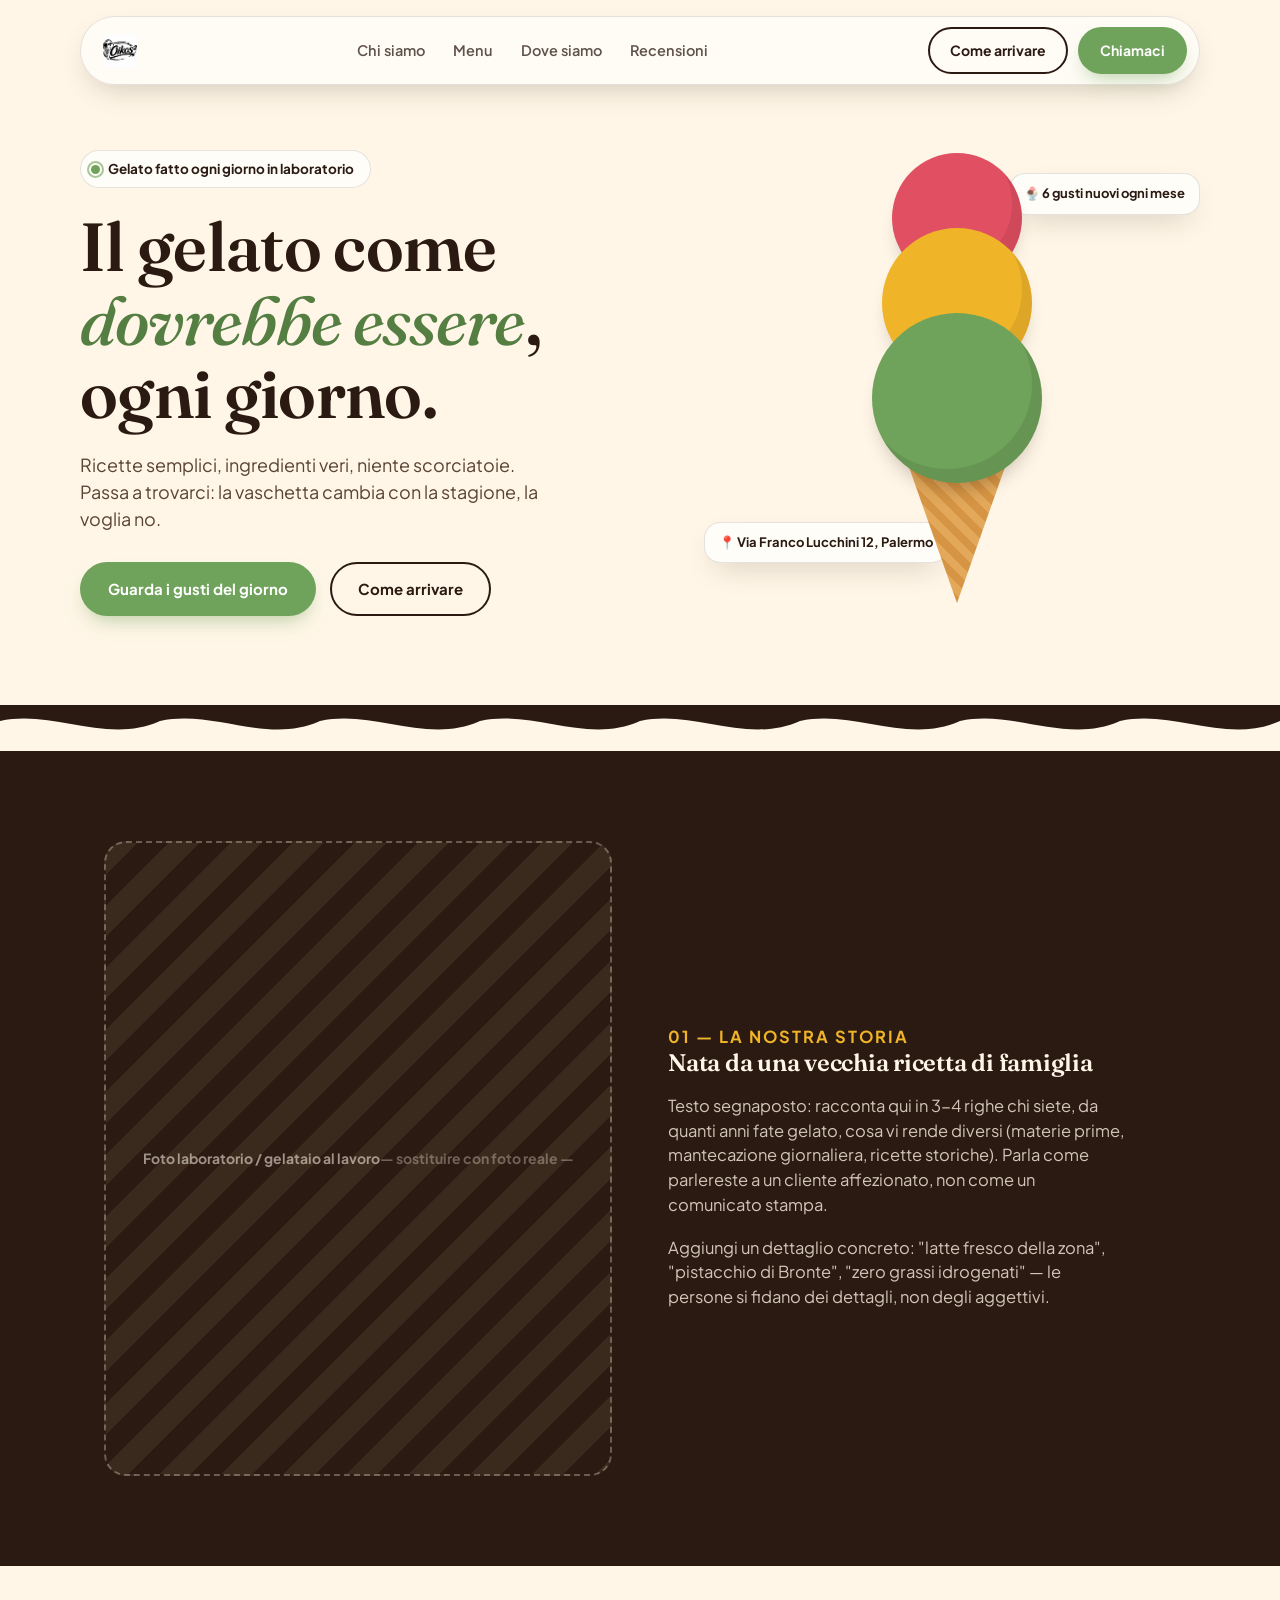
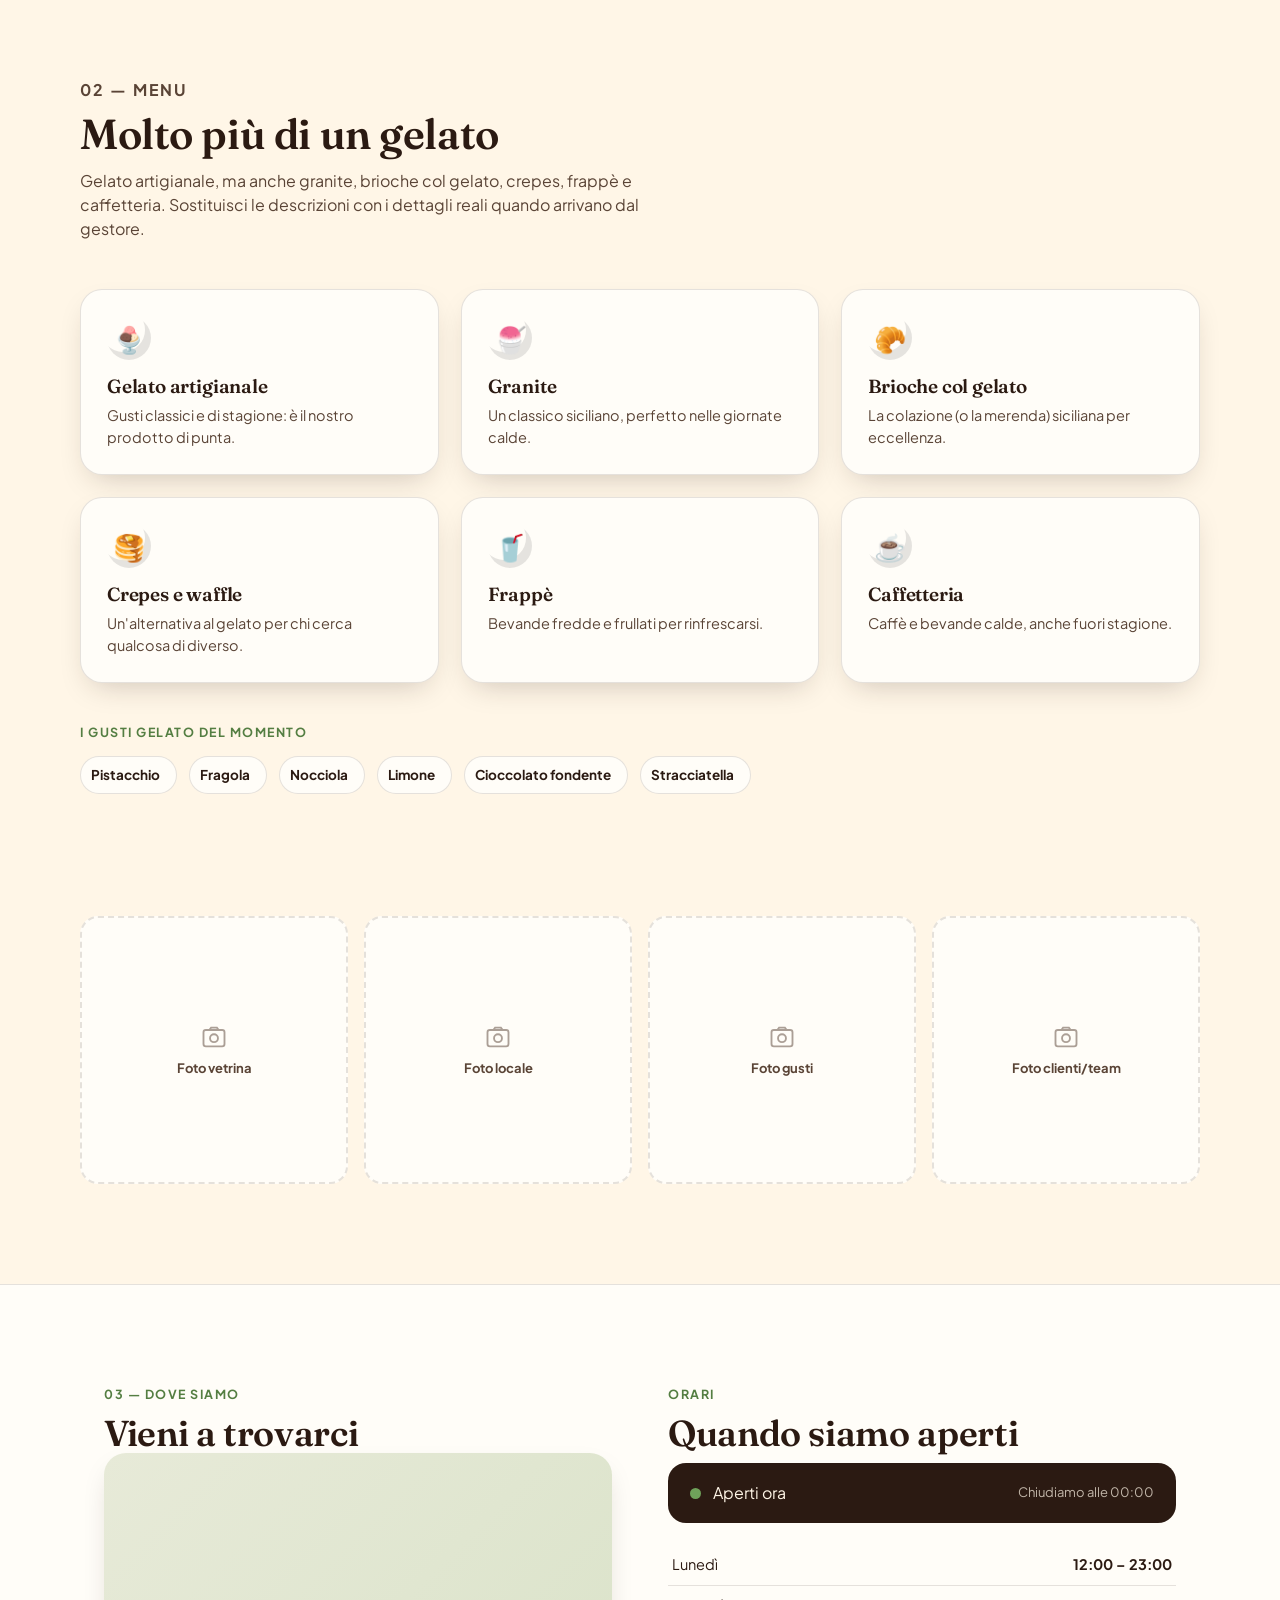
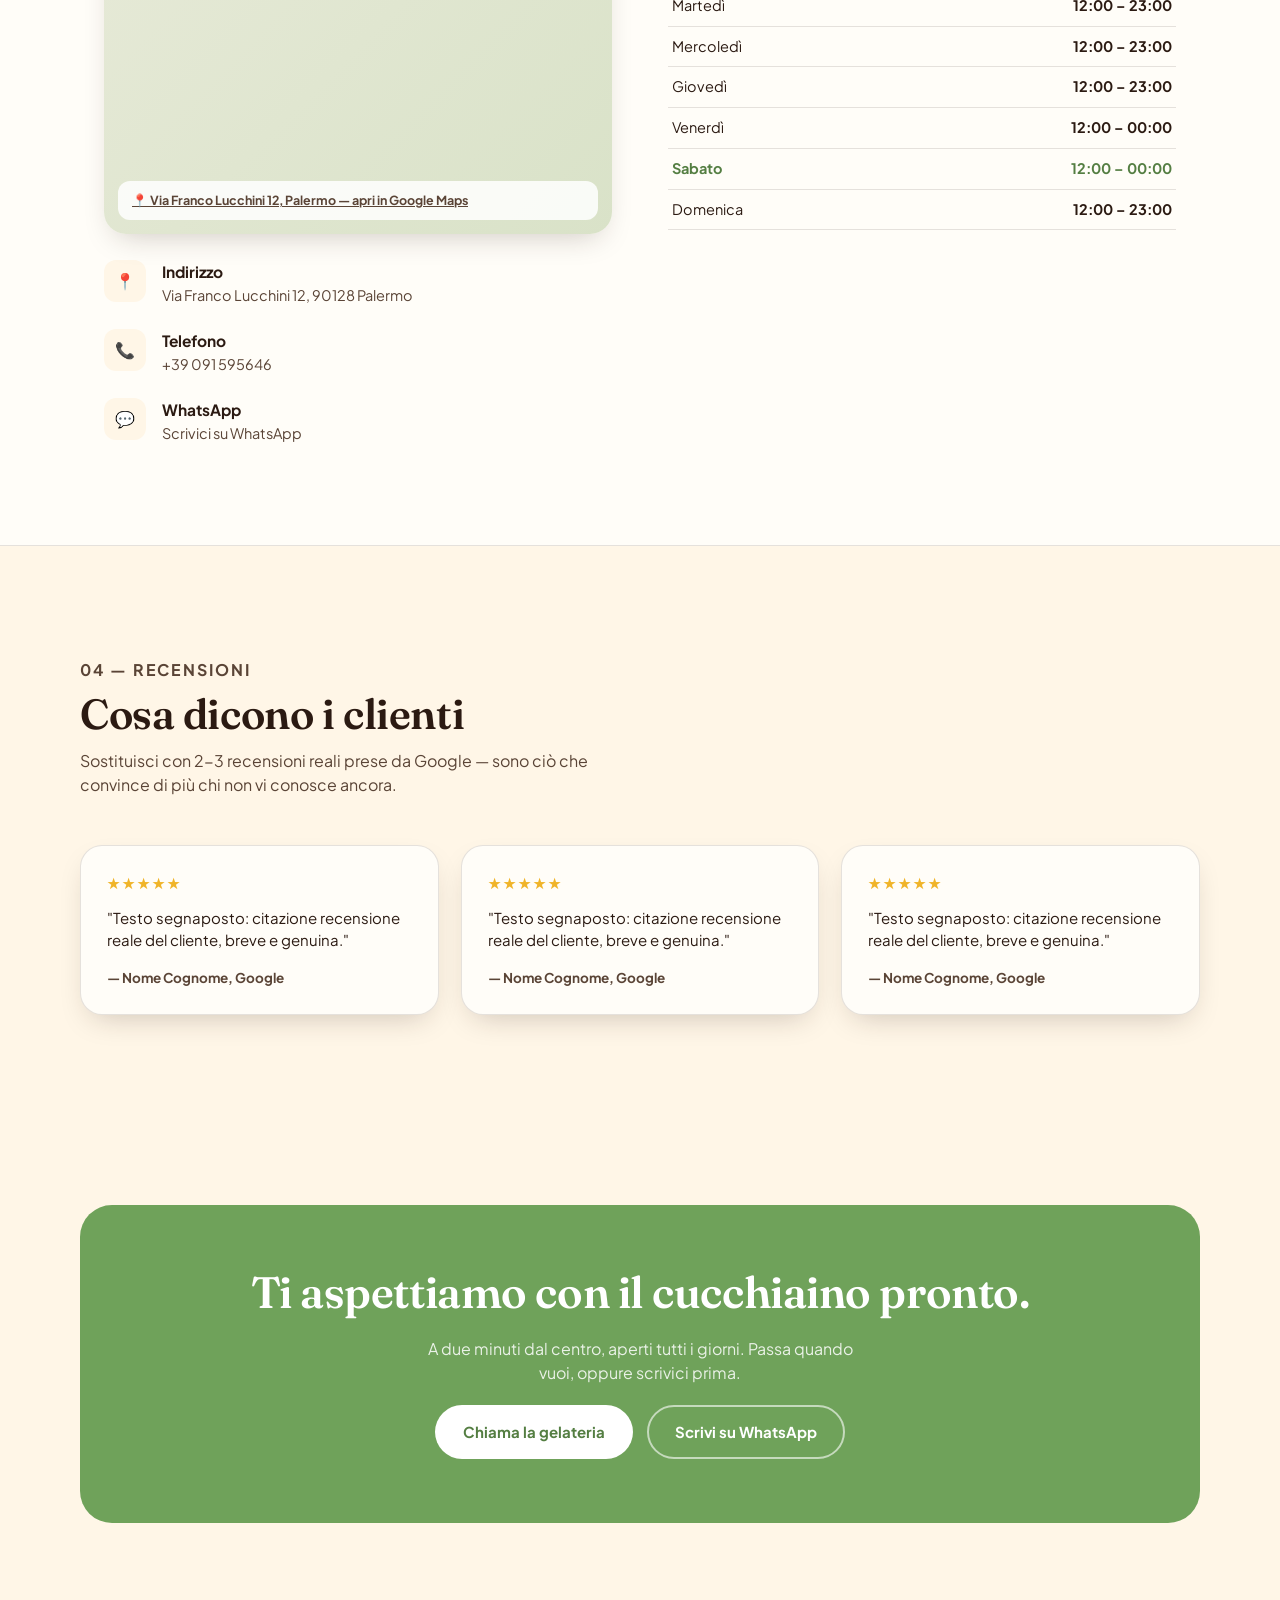
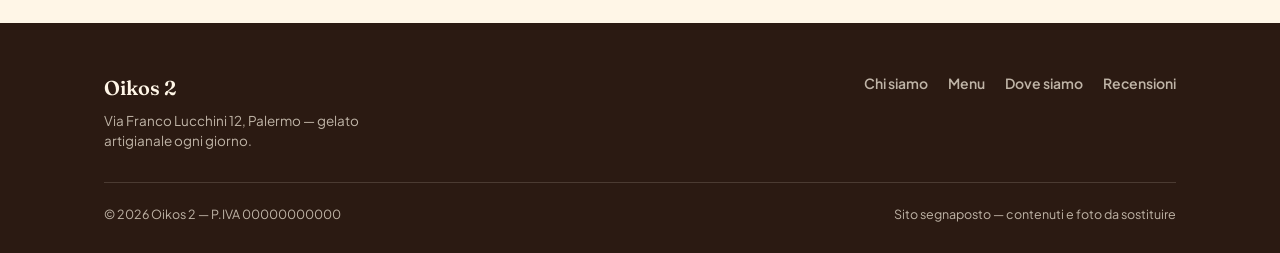
==== commit d1d0a32c: "Restructure menu section around variety, add map embed La sezione "Gusti" mostrava solo i gusti gela" ====
--- a/index.html
+++ b/index.html
@@ -65,7 +65,7 @@
     <a href="#top" class="logo"><img src="assets/img/logo.png" alt="Oikos 2" class="logo-img"></a>
     <div class="nav-links">
       <a href="#chi-siamo">Chi siamo</a>
-      <a href="#gusti">Gusti</a>
+      <a href="#menu">Menu</a>
       <a href="#dove">Dove siamo</a>
       <a href="#recensioni">Recensioni</a>
     </div>
@@ -81,7 +81,7 @@
 
 <div class="mobile-menu" id="mobileMenu">
   <a href="#chi-siamo">Chi siamo</a>
-  <a href="#gusti">Gusti</a>
+  <a href="#menu">Menu</a>
   <a href="#dove">Dove siamo</a>
   <a href="#recensioni">Recensioni</a>
   <a href="tel:+39091595646" class="btn btn-primary" style="justify-content:center;">Chiamaci ora</a>
@@ -98,7 +98,7 @@
       <h1>Il gelato come <em>dovrebbe essere</em>, ogni giorno.</h1>
       <p class="lead">Ricette semplici, ingredienti veri, niente scorciatoie. Passa a trovarci: la vaschetta cambia con la stagione, la voglia no.</p>
       <div class="hero-actions">
-        <a href="#gusti" class="btn btn-primary">Guarda i gusti del giorno</a>
+        <a href="#menu" class="btn btn-primary">Guarda i gusti del giorno</a>
         <a href="#dove" class="btn btn-ghost">Come arrivare</a>
       </div>
     </div>
@@ -131,49 +131,55 @@
     </div>
   </section>
 
-  <!-- GUSTI -->
-  <section class="gusti wrap" id="gusti">
+  <!-- MENU -->
+  <section class="gusti wrap" id="menu">
     <div class="section-head reveal">
       <p class="eyebrow">02 — Menu</p>
-      <h2>I gusti del momento</h2>
-      <p>Sei protagonisti fissi, più le variazioni di stagione. Sostituisci nomi e descrizioni con i vostri gusti reali.</p>
+      <h2>Molto più di un gelato</h2>
+      <p>Gelato artigianale, ma anche granite, brioche col gelato, crepes, frappè e caffetteria. Sostituisci le descrizioni con i dettagli reali quando arrivano dal gestore.</p>
     </div>
     <div class="gusti-grid">
       <div class="flavor-card reveal">
-        <div class="flavor-swatch" style="background:#6FA25A;"></div>
-        <h3>Pistacchio</h3>
-        <p>Testo segnaposto: origine e lavorazione del gusto.</p>
-        <span class="flavor-tag">Classico</span>
-      </div>
-      <div class="flavor-card reveal">
-        <div class="flavor-swatch" style="background:#E14F63;"></div>
-        <h3>Fragola</h3>
-        <p>Testo segnaposto: frutta fresca, stagionalità.</p>
-        <span class="flavor-tag">Stagionale</span>
-      </div>
-      <div class="flavor-card reveal">
-        <div class="flavor-swatch" style="background:#8B5A2B;"></div>
-        <h3>Nocciola</h3>
-        <p>Testo segnaposto: provenienza della nocciola.</p>
-        <span class="flavor-tag">Classico</span>
-      </div>
-      <div class="flavor-card reveal">
-        <div class="flavor-swatch" style="background:#F0B429;"></div>
-        <h3>Limone</h3>
-        <p>Testo segnaposto: sorbetto, senza lattosio.</p>
-        <span class="flavor-tag">Senza lattosio</span>
-      </div>
-      <div class="flavor-card reveal">
-        <div class="flavor-swatch" style="background:#4A2C1D;"></div>
-        <h3>Cioccolato fondente</h3>
-        <p>Testo segnaposto: percentuale di cacao.</p>
-        <span class="flavor-tag">Classico</span>
-      </div>
-      <div class="flavor-card reveal">
-        <div class="flavor-swatch" style="background:#EDE0C8;"></div>
-        <h3>Stracciatella</h3>
-        <p>Testo segnaposto: crema fiordilatte, gocce di cioccolato.</p>
-        <span class="flavor-tag">Il più venduto</span>
+        <div class="flavor-swatch" style="background:none; display:flex; align-items:center; justify-content:center; font-size:26px;">🍨</div>
+        <h3>Gelato artigianale</h3>
+        <p>Gusti classici e di stagione: è il nostro prodotto di punta.</p>
+      </div>
+      <div class="flavor-card reveal">
+        <div class="flavor-swatch" style="background:none; display:flex; align-items:center; justify-content:center; font-size:26px;">🍧</div>
+        <h3>Granite</h3>
+        <p>Un classico siciliano, perfetto nelle giornate calde.</p>
+      </div>
+      <div class="flavor-card reveal">
+        <div class="flavor-swatch" style="background:none; display:flex; align-items:center; justify-content:center; font-size:26px;">🥐</div>
+        <h3>Brioche col gelato</h3>
+        <p>La colazione (o la merenda) siciliana per eccellenza.</p>
+      </div>
+      <div class="flavor-card reveal">
+        <div class="flavor-swatch" style="background:none; display:flex; align-items:center; justify-content:center; font-size:26px;">🥞</div>
+        <h3>Crepes e waffle</h3>
+        <p>Un'alternativa al gelato per chi cerca qualcosa di diverso.</p>
+      </div>
+      <div class="flavor-card reveal">
+        <div class="flavor-swatch" style="background:none; display:flex; align-items:center; justify-content:center; font-size:26px;">🥤</div>
+        <h3>Frappè</h3>
+        <p>Bevande fredde e frullati per rinfrescarsi.</p>
+      </div>
+      <div class="flavor-card reveal">
+        <div class="flavor-swatch" style="background:none; display:flex; align-items:center; justify-content:center; font-size:26px;">☕</div>
+        <h3>Caffetteria</h3>
+        <p>Caffè e bevande calde, anche fuori stagione.</p>
+      </div>
+    </div>
+
+    <div class="reveal" style="margin-top:40px;">
+      <p class="eyebrow">I gusti gelato del momento</p>
+      <div style="display:flex; flex-wrap:wrap; gap:12px; margin-top:14px;">
+        <span class="hero-badge">Pistacchio</span>
+        <span class="hero-badge">Fragola</span>
+        <span class="hero-badge">Nocciola</span>
+        <span class="hero-badge">Limone</span>
+        <span class="hero-badge">Cioccolato fondente</span>
+        <span class="hero-badge">Stracciatella</span>
       </div>
     </div>
   </section>
@@ -207,8 +213,8 @@
         <p class="eyebrow">03 — Dove siamo</p>
         <h2 style="margin-top:10px; font-size:clamp(26px,3.2vw,36px);">Vieni a trovarci</h2>
         <div class="map-box">
-          <span style="font-weight:700; color:var(--choco-soft); font-size:14px;">📍 Sostituire con embed Google Maps reale</span>
-          <div class="map-note">Via Franco Lucchini 12, Palermo — inserire indirizzo cliccabile</div>
+          <iframe src="https://www.google.com/maps?q=Gelateria+Oikos+2,+Via+Franco+Lucchini+12,+Palermo&output=embed" style="position:absolute; inset:0; width:100%; height:100%; border:0;" loading="lazy" referrerpolicy="no-referrer-when-downgrade" title="Mappa: Oikos 2, Via Franco Lucchini 12, Palermo"></iframe>
+          <div class="map-note"><a href="https://www.google.com/maps/search/?api=1&query=Gelateria+Oikos+2+Via+Franco+Lucchini+12+Palermo" target="_blank" rel="noopener" style="text-decoration:underline;">📍 Via Franco Lucchini 12, Palermo — apri in Google Maps</a></div>
         </div>
         <div class="info-list">
           <div class="info-row">
@@ -300,7 +306,7 @@
       </div>
       <div class="foot-links">
         <a href="#chi-siamo">Chi siamo</a>
-        <a href="#gusti">Gusti</a>
+        <a href="#menu">Menu</a>
         <a href="#dove">Dove siamo</a>
         <a href="#recensioni">Recensioni</a>
       </div>
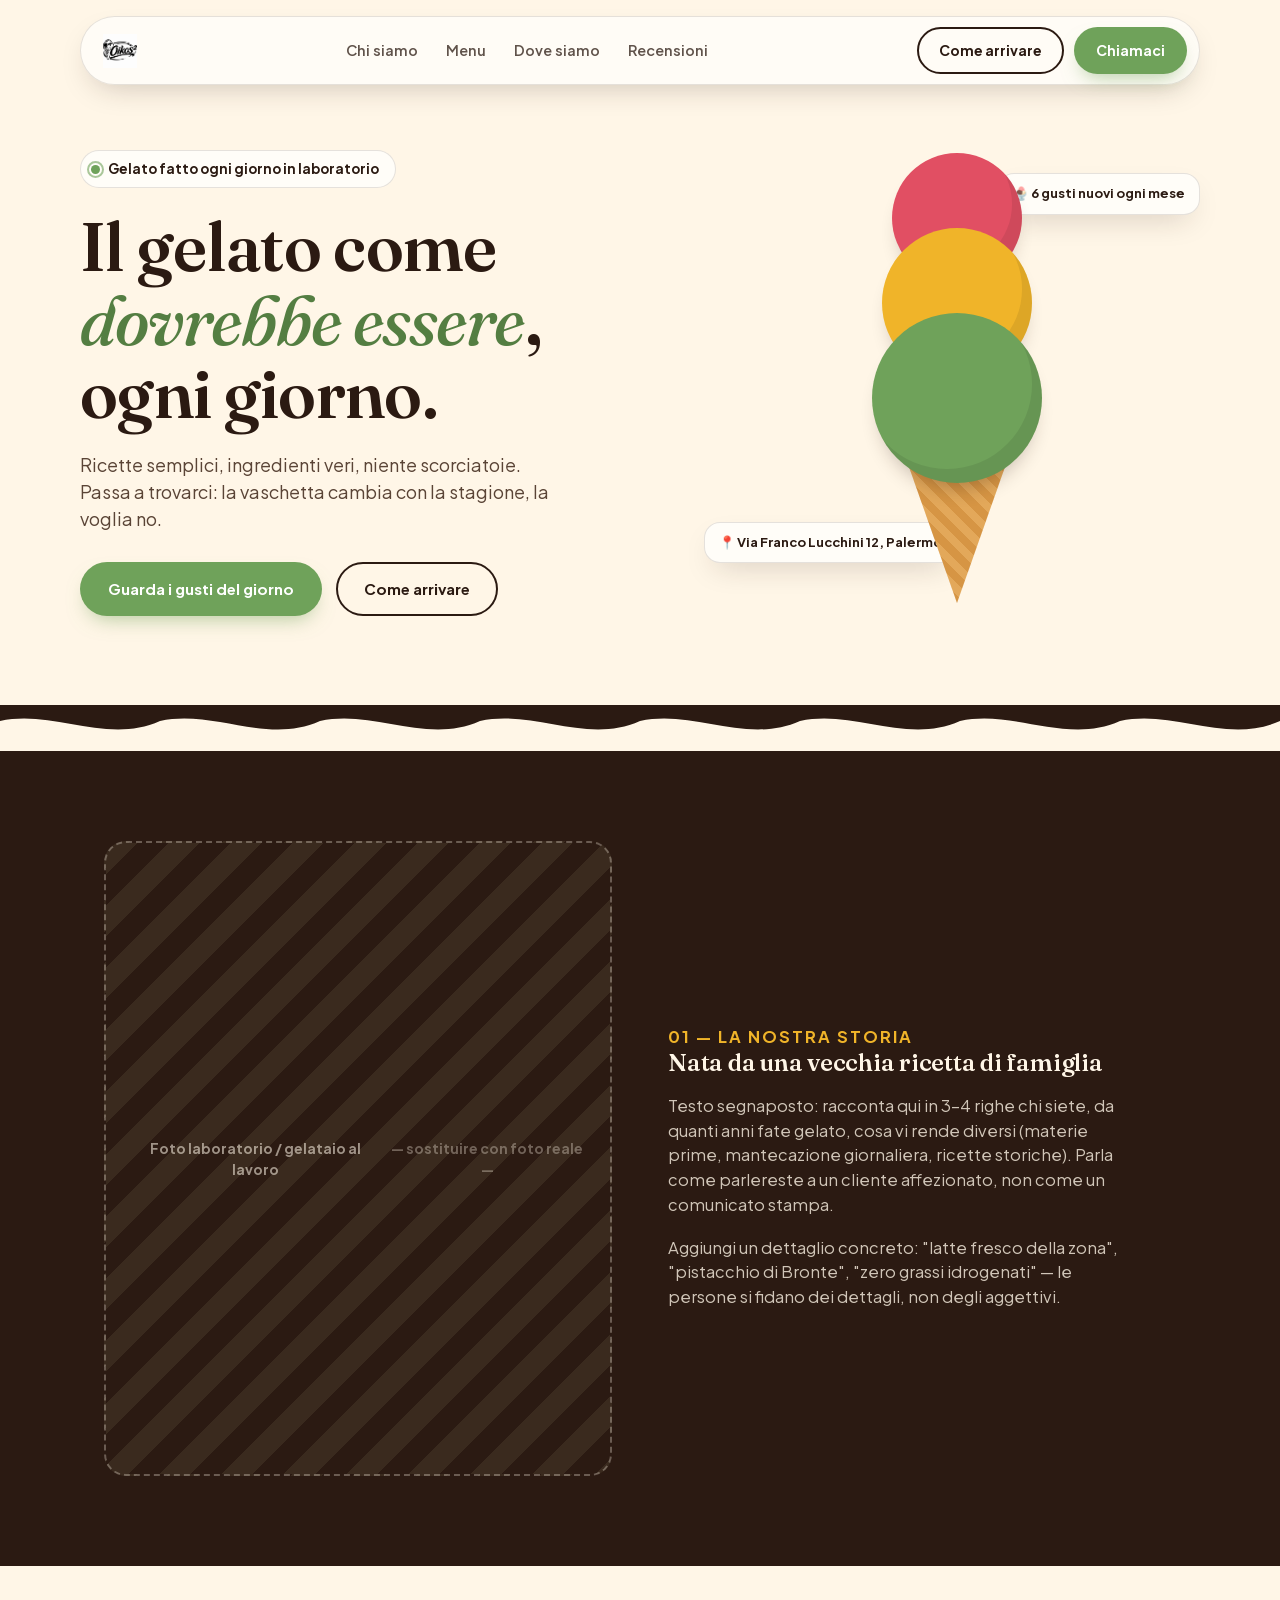
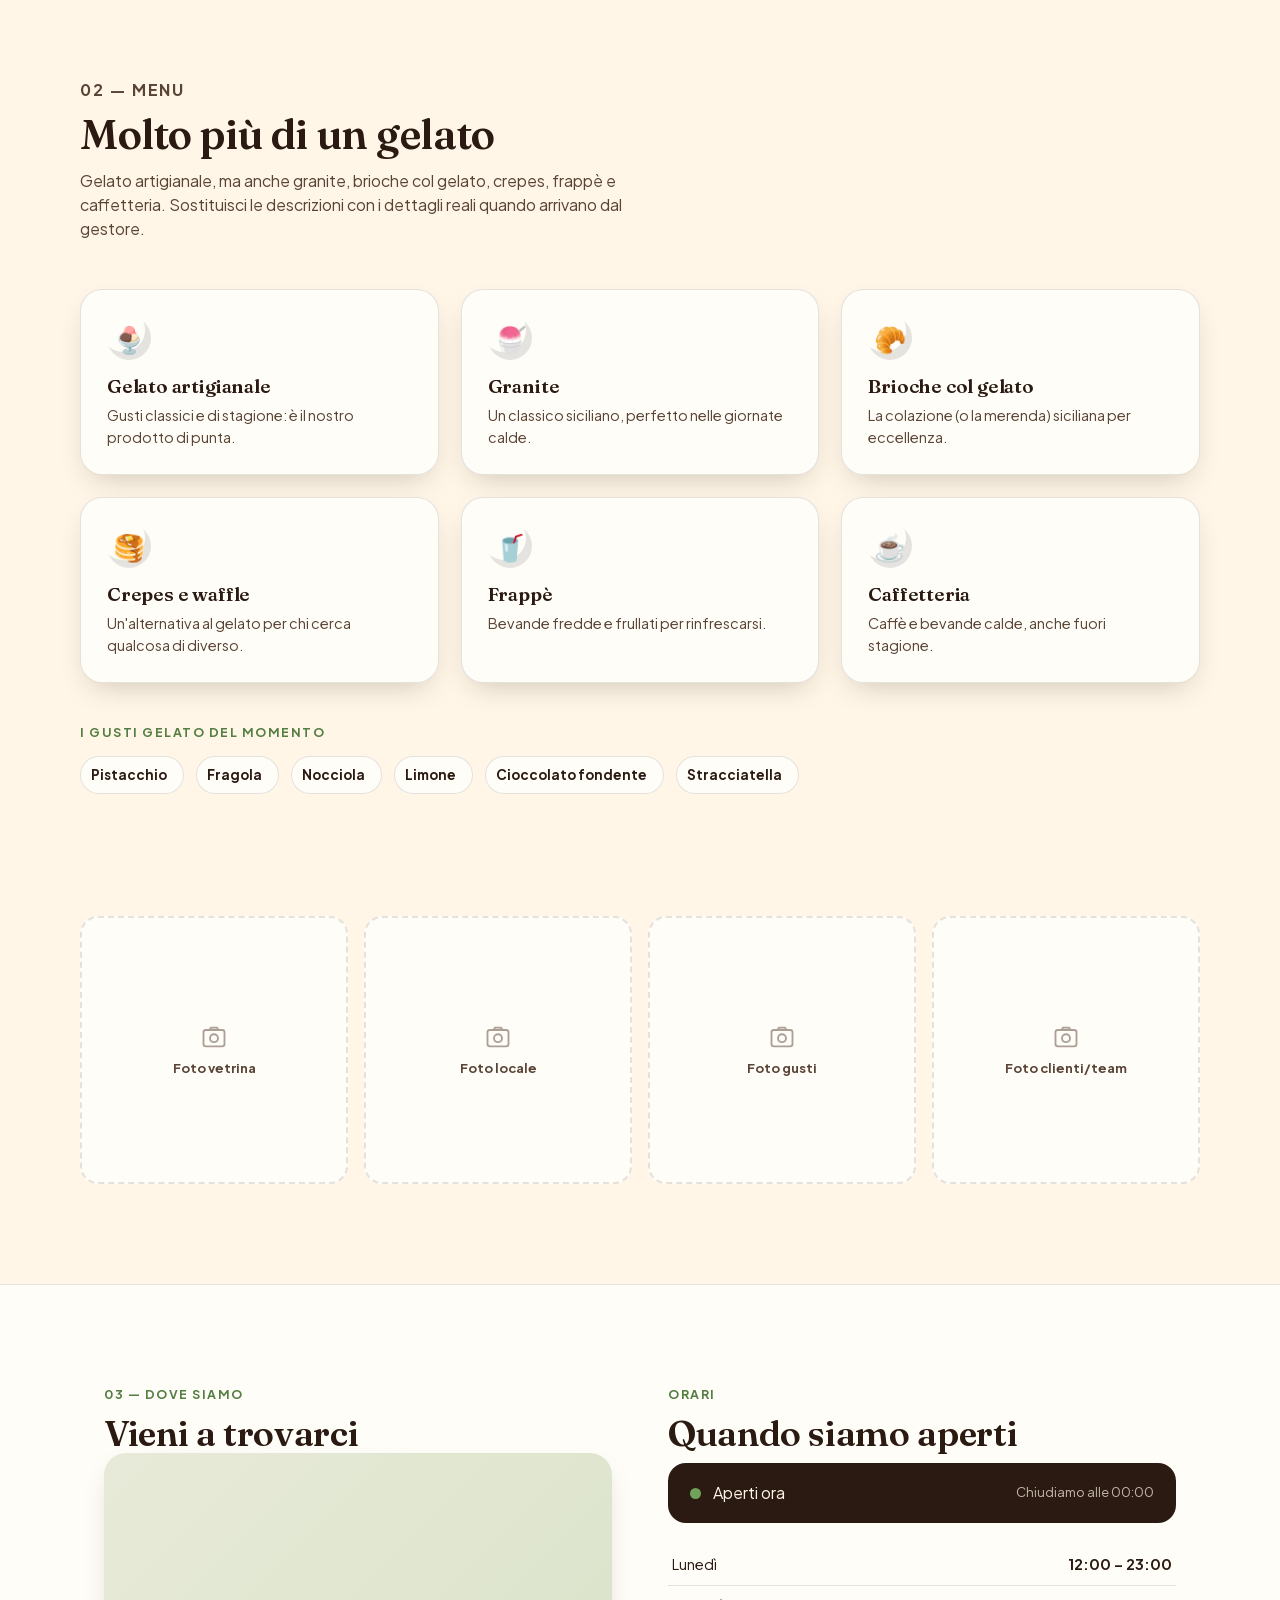
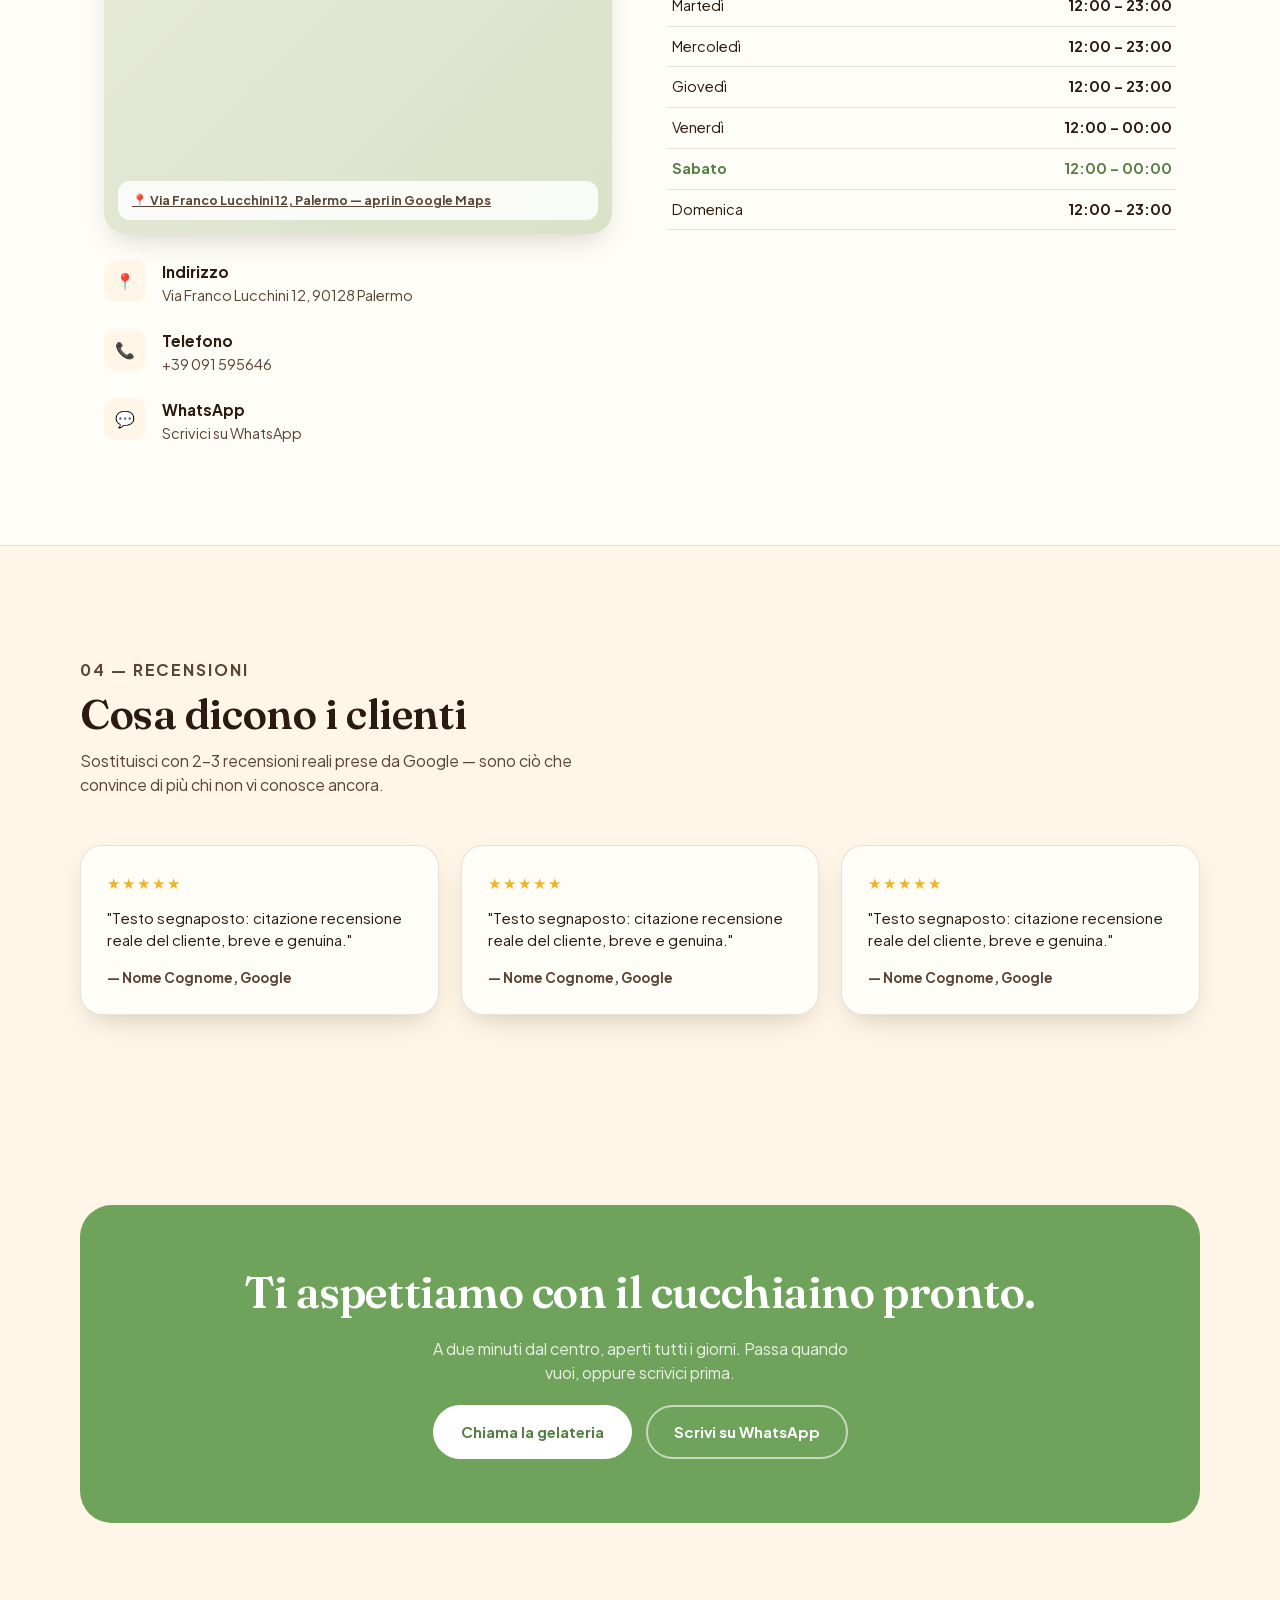
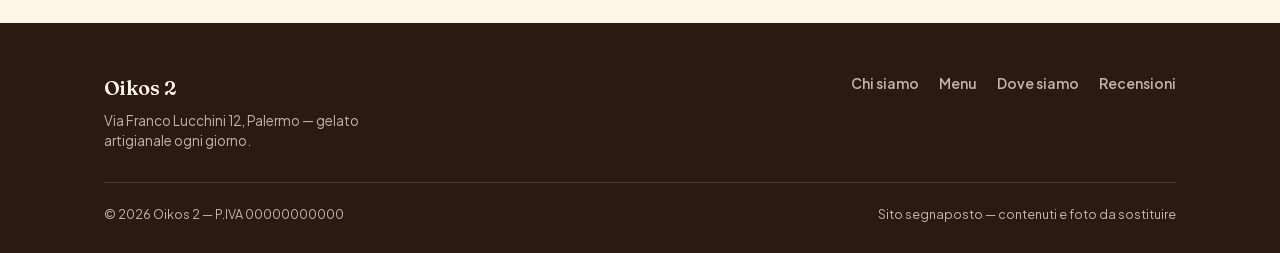
==== commit d706cf8b: "Self-host fonts, add security headers, fix external link rel Font: scaricati i file woff2 reali (lat" ====
--- a/index.html
+++ b/index.html
@@ -29,15 +29,17 @@
 <meta name="twitter:description" content="Gelato artigianale a Palermo, in via Franco Lucchini 12. Guarda i gusti del giorno, gli orari e come raggiungerci.">
 <meta name="twitter:image" content="https://esempio.it/assets/img/logo.png">
 
-<!-- SEO locale: dati strutturati LocalBusiness — nome/indirizzo/telefono reali (fonti: Google/RestaurantGuru/JustEat, incrociate). Orari e foto ancora segnaposto: SOSTITUIRE quando confermati dal gestore -->
+<!-- SEO locale: dati strutturati LocalBusiness — nome/indirizzo/telefono/geo/menu reali (fonti: Google/RestaurantGuru/JustEat, incrociate). "url"/"image" puntano ancora al dominio placeholder. Orari ancora segnaposto (fonti in conflitto): SOSTITUIRE quando confermati dal gestore. "sameAs" ha solo JustEat: aggiungere Facebook/Glovo quando si conferma quale pagina Facebook è quella attiva -->
 <script type="application/ld+json">
 {
   "@context": "https://schema.org",
   "@type": "IceCreamShop",
   "name": "Oikos 2",
-  "image": "https://esempio.it/foto-vetrina.jpg",
+  "url": "https://esempio.it/",
+  "image": "https://esempio.it/assets/img/logo.png",
   "telephone": "+39 091 595646",
   "priceRange": "€€",
+  "servesCuisine": "Gelato artigianale, granite, brioche col gelato, crepes, frappè, caffetteria",
   "address": {
     "@type": "PostalAddress",
     "streetAddress": "Via Franco Lucchini 12",
@@ -45,6 +47,15 @@
     "postalCode": "90128",
     "addressCountry": "IT"
   },
+  "geo": {
+    "@type": "GeoCoordinates",
+    "latitude": 38.1003226,
+    "longitude": 13.3514117
+  },
+  "hasMap": "https://www.google.com/maps/search/?api=1&query=Gelateria+Oikos+2+Via+Franco+Lucchini+12+Palermo",
+  "sameAs": [
+    "https://www.justeat.it/restaurants-gelateriaoikospo/menu"
+  ],
   "openingHoursSpecification": [
     { "@type": "OpeningHoursSpecification", "dayOfWeek": ["Monday","Tuesday","Wednesday","Thursday","Sunday"], "opens": "12:00", "closes": "23:00" },
     { "@type": "OpeningHoursSpecification", "dayOfWeek": ["Friday","Saturday"], "opens": "12:00", "closes": "00:00" }
@@ -52,10 +63,7 @@
 }
 </script>
 
-<link rel="preconnect" href="https://fonts.googleapis.com">
-<link rel="preconnect" href="https://fonts.gstatic.com" crossorigin>
-<link href="https://fonts.googleapis.com/css2?family=Fraunces:ital,opsz,wght@0,9..144,400;0,9..144,500;0,9..144,600;1,9..144,500;1,9..144,600&family=Plus+Jakarta+Sans:wght@400;500;600;700;800&display=swap" rel="stylesheet">
-
+<link rel="stylesheet" href="assets/css/fonts.css">
 <link rel="stylesheet" href="assets/css/style.css">
 </head>
 <body>
@@ -214,7 +222,7 @@
         <h2 style="margin-top:10px; font-size:clamp(26px,3.2vw,36px);">Vieni a trovarci</h2>
         <div class="map-box">
           <iframe src="https://www.google.com/maps?q=Gelateria+Oikos+2,+Via+Franco+Lucchini+12,+Palermo&output=embed" style="position:absolute; inset:0; width:100%; height:100%; border:0;" loading="lazy" referrerpolicy="no-referrer-when-downgrade" title="Mappa: Oikos 2, Via Franco Lucchini 12, Palermo"></iframe>
-          <div class="map-note"><a href="https://www.google.com/maps/search/?api=1&query=Gelateria+Oikos+2+Via+Franco+Lucchini+12+Palermo" target="_blank" rel="noopener" style="text-decoration:underline;">📍 Via Franco Lucchini 12, Palermo — apri in Google Maps</a></div>
+          <div class="map-note"><a href="https://www.google.com/maps/search/?api=1&query=Gelateria+Oikos+2+Via+Franco+Lucchini+12+Palermo" target="_blank" rel="noopener noreferrer" style="text-decoration:underline;">📍 Via Franco Lucchini 12, Palermo — apri in Google Maps</a></div>
         </div>
         <div class="info-list">
           <div class="info-row">
@@ -227,7 +235,7 @@
           </div>
           <div class="info-row">
             <div class="info-icon">💬</div>
-            <div><h4>WhatsApp</h4><p><a href="https://wa.me/390000000000" target="_blank" rel="noopener">Scrivici su WhatsApp</a></p></div>
+            <div><h4>WhatsApp</h4><p><a href="https://wa.me/390000000000" target="_blank" rel="noopener noreferrer">Scrivici su WhatsApp</a></p></div>
           </div>
         </div>
       </div>
@@ -290,7 +298,7 @@
       <p>A due minuti dal centro, aperti tutti i giorni. Passa quando vuoi, oppure scrivici prima.</p>
       <div class="cta-actions">
         <a href="tel:+39091595646" class="btn btn-primary">Chiama la gelateria</a>
-        <a href="https://wa.me/390000000000" target="_blank" rel="noopener" class="btn btn-ghost">Scrivi su WhatsApp</a>
+        <a href="https://wa.me/390000000000" target="_blank" rel="noopener noreferrer" class="btn btn-ghost">Scrivi su WhatsApp</a>
       </div>
     </div>
   </section>
--- a/assets/css/fonts.css
+++ b/assets/css/fonts.css
@@ -0,0 +1,55 @@
+/* Font self-hosted da Google Fonts (Fraunces, Plus Jakarta Sans): meno richieste esterne, IP dei visitatori non esposto a Google ad ogni caricamento pagina */
+
+@font-face {
+  font-family: 'Fraunces';
+  font-style: italic;
+  font-weight: 500 600;
+  font-display: swap;
+  src: url("../fonts/Fraunces-italic-latin.woff2") format("woff2");
+  unicode-range: U+0000-00FF, U+0131, U+0152-0153, U+02BB-02BC, U+02C6, U+02DA, U+02DC, U+0304, U+0308, U+0329, U+2000-206F, U+20AC, U+2122, U+2191, U+2193, U+2212, U+2215, U+FEFF, U+FFFD;
+}
+
+@font-face {
+  font-family: 'Fraunces';
+  font-style: italic;
+  font-weight: 500 600;
+  font-display: swap;
+  src: url("../fonts/Fraunces-italic-latin-ext.woff2") format("woff2");
+  unicode-range: U+0100-02BA, U+02BD-02C5, U+02C7-02CC, U+02CE-02D7, U+02DD-02FF, U+0304, U+0308, U+0329, U+1D00-1DBF, U+1E00-1E9F, U+1EF2-1EFF, U+2020, U+20A0-20AB, U+20AD-20C0, U+2113, U+2C60-2C7F, U+A720-A7FF;
+}
+
+@font-face {
+  font-family: 'Fraunces';
+  font-style: normal;
+  font-weight: 400 600;
+  font-display: swap;
+  src: url("../fonts/Fraunces-normal-latin.woff2") format("woff2");
+  unicode-range: U+0000-00FF, U+0131, U+0152-0153, U+02BB-02BC, U+02C6, U+02DA, U+02DC, U+0304, U+0308, U+0329, U+2000-206F, U+20AC, U+2122, U+2191, U+2193, U+2212, U+2215, U+FEFF, U+FFFD;
+}
+
+@font-face {
+  font-family: 'Fraunces';
+  font-style: normal;
+  font-weight: 400 600;
+  font-display: swap;
+  src: url("../fonts/Fraunces-normal-latin-ext.woff2") format("woff2");
+  unicode-range: U+0100-02BA, U+02BD-02C5, U+02C7-02CC, U+02CE-02D7, U+02DD-02FF, U+0304, U+0308, U+0329, U+1D00-1DBF, U+1E00-1E9F, U+1EF2-1EFF, U+2020, U+20A0-20AB, U+20AD-20C0, U+2113, U+2C60-2C7F, U+A720-A7FF;
+}
+
+@font-face {
+  font-family: 'Plus Jakarta Sans';
+  font-style: normal;
+  font-weight: 400 800;
+  font-display: swap;
+  src: url("../fonts/PlusJakartaSans-normal-latin.woff2") format("woff2");
+  unicode-range: U+0000-00FF, U+0131, U+0152-0153, U+02BB-02BC, U+02C6, U+02DA, U+02DC, U+0304, U+0308, U+0329, U+2000-206F, U+20AC, U+2122, U+2191, U+2193, U+2212, U+2215, U+FEFF, U+FFFD;
+}
+
+@font-face {
+  font-family: 'Plus Jakarta Sans';
+  font-style: normal;
+  font-weight: 400 800;
+  font-display: swap;
+  src: url("../fonts/PlusJakartaSans-normal-latin-ext.woff2") format("woff2");
+  unicode-range: U+0100-02BA, U+02BD-02C5, U+02C7-02CC, U+02CE-02D7, U+02DD-02FF, U+0304, U+0308, U+0329, U+1D00-1DBF, U+1E00-1E9F, U+1EF2-1EFF, U+2020, U+20A0-20AB, U+20AD-20C0, U+2113, U+2C60-2C7F, U+A720-A7FF;
+}
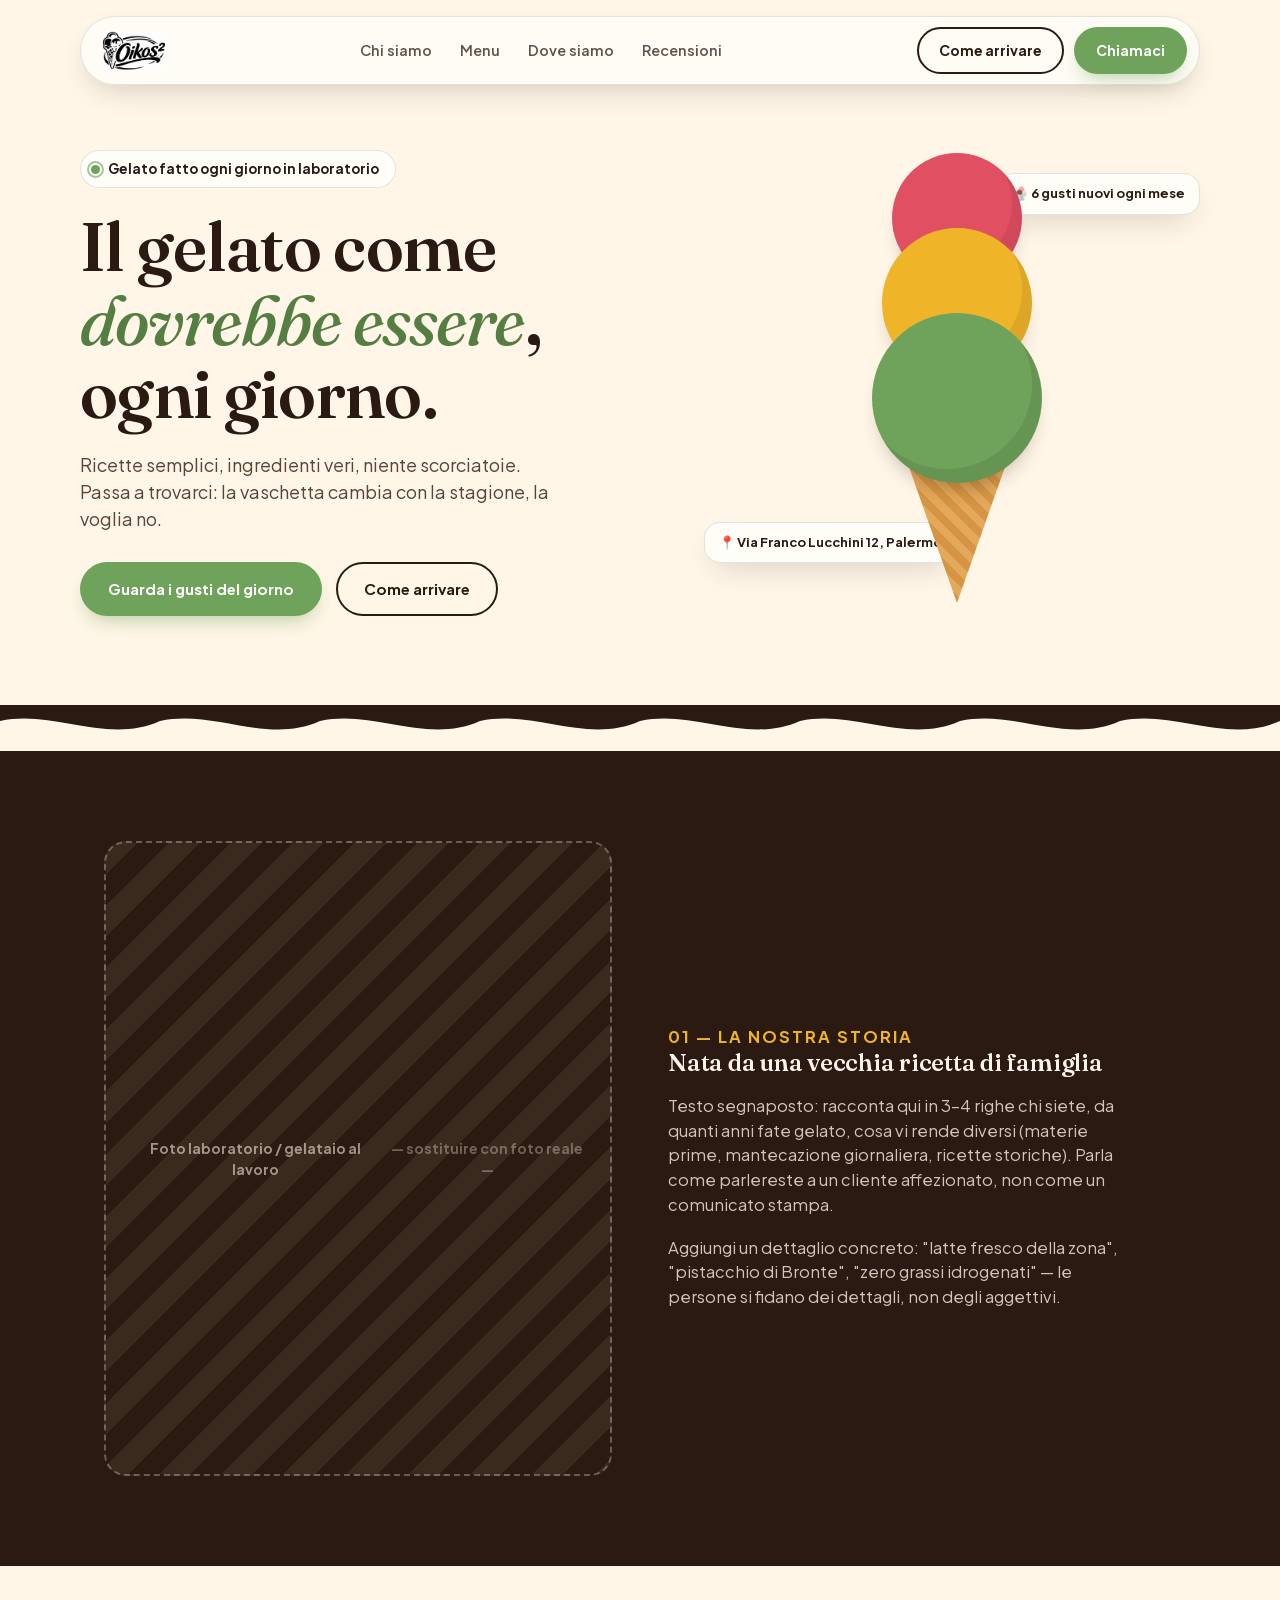
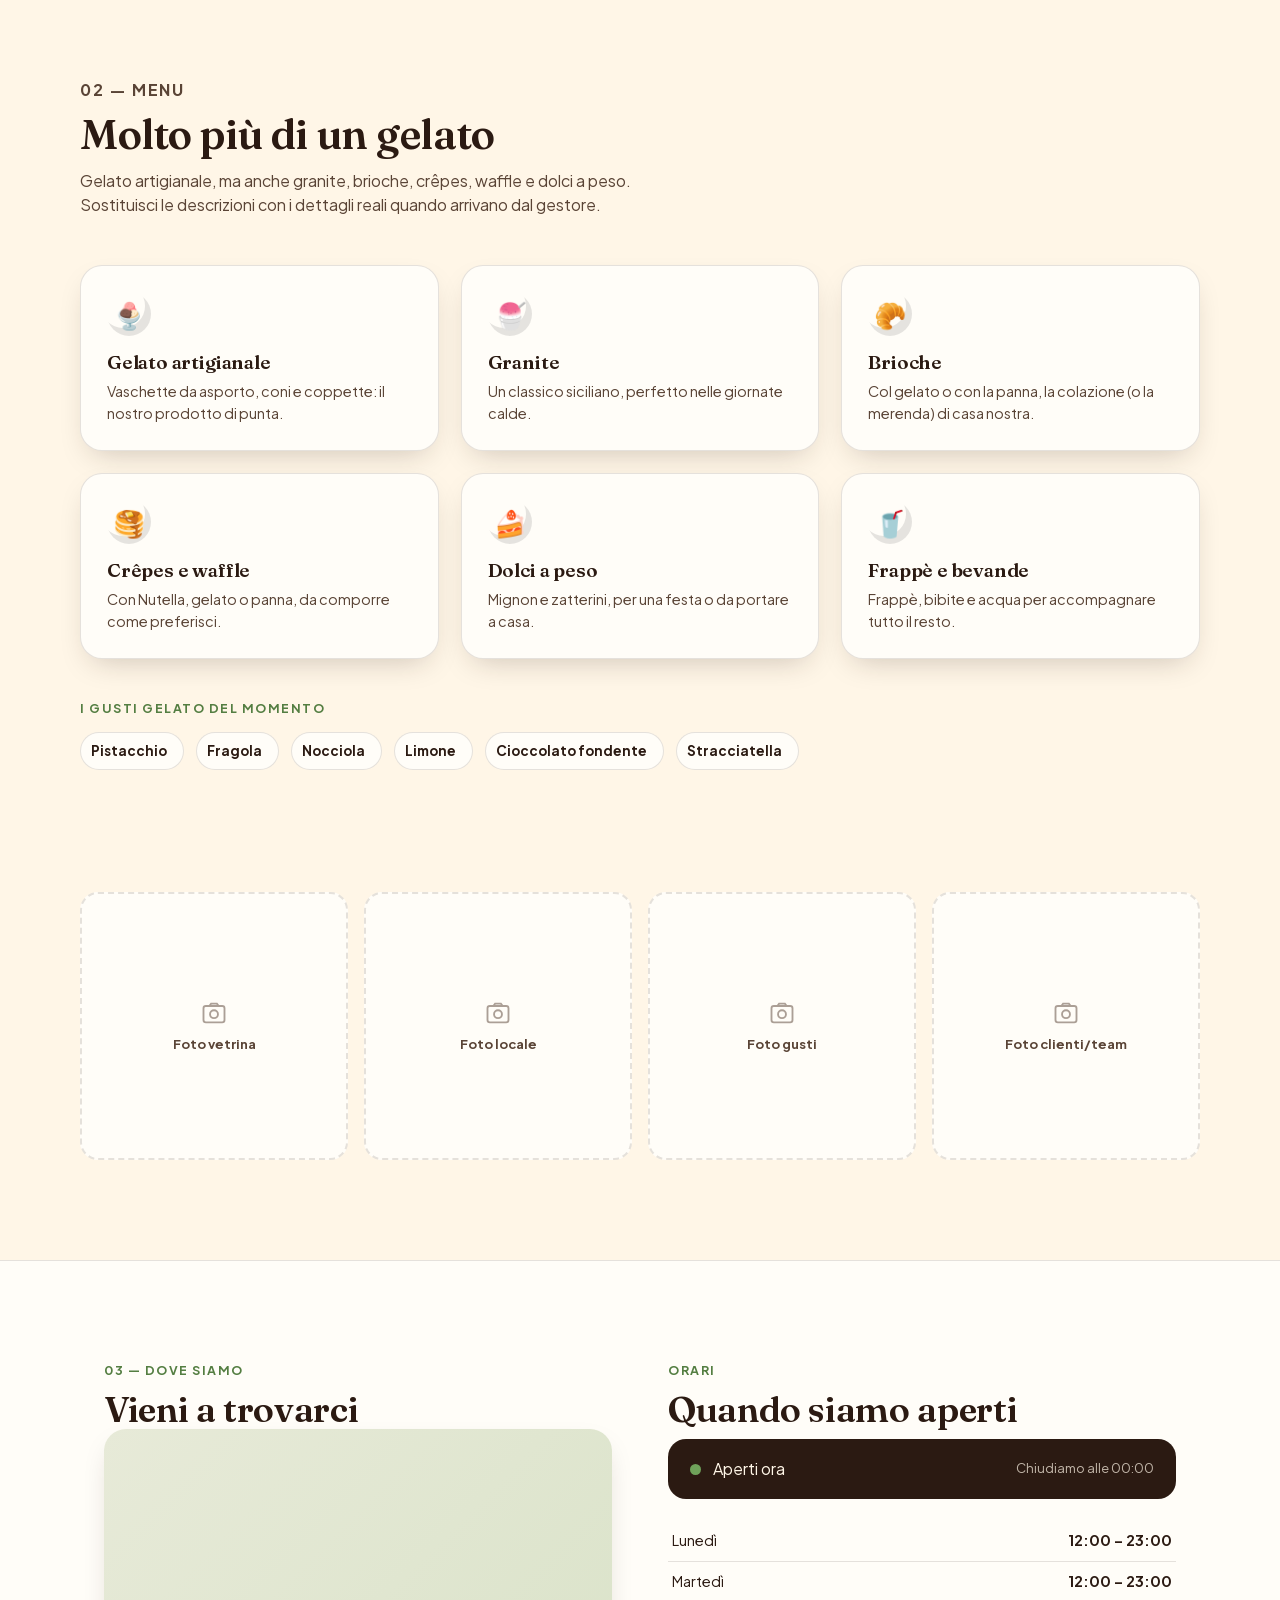
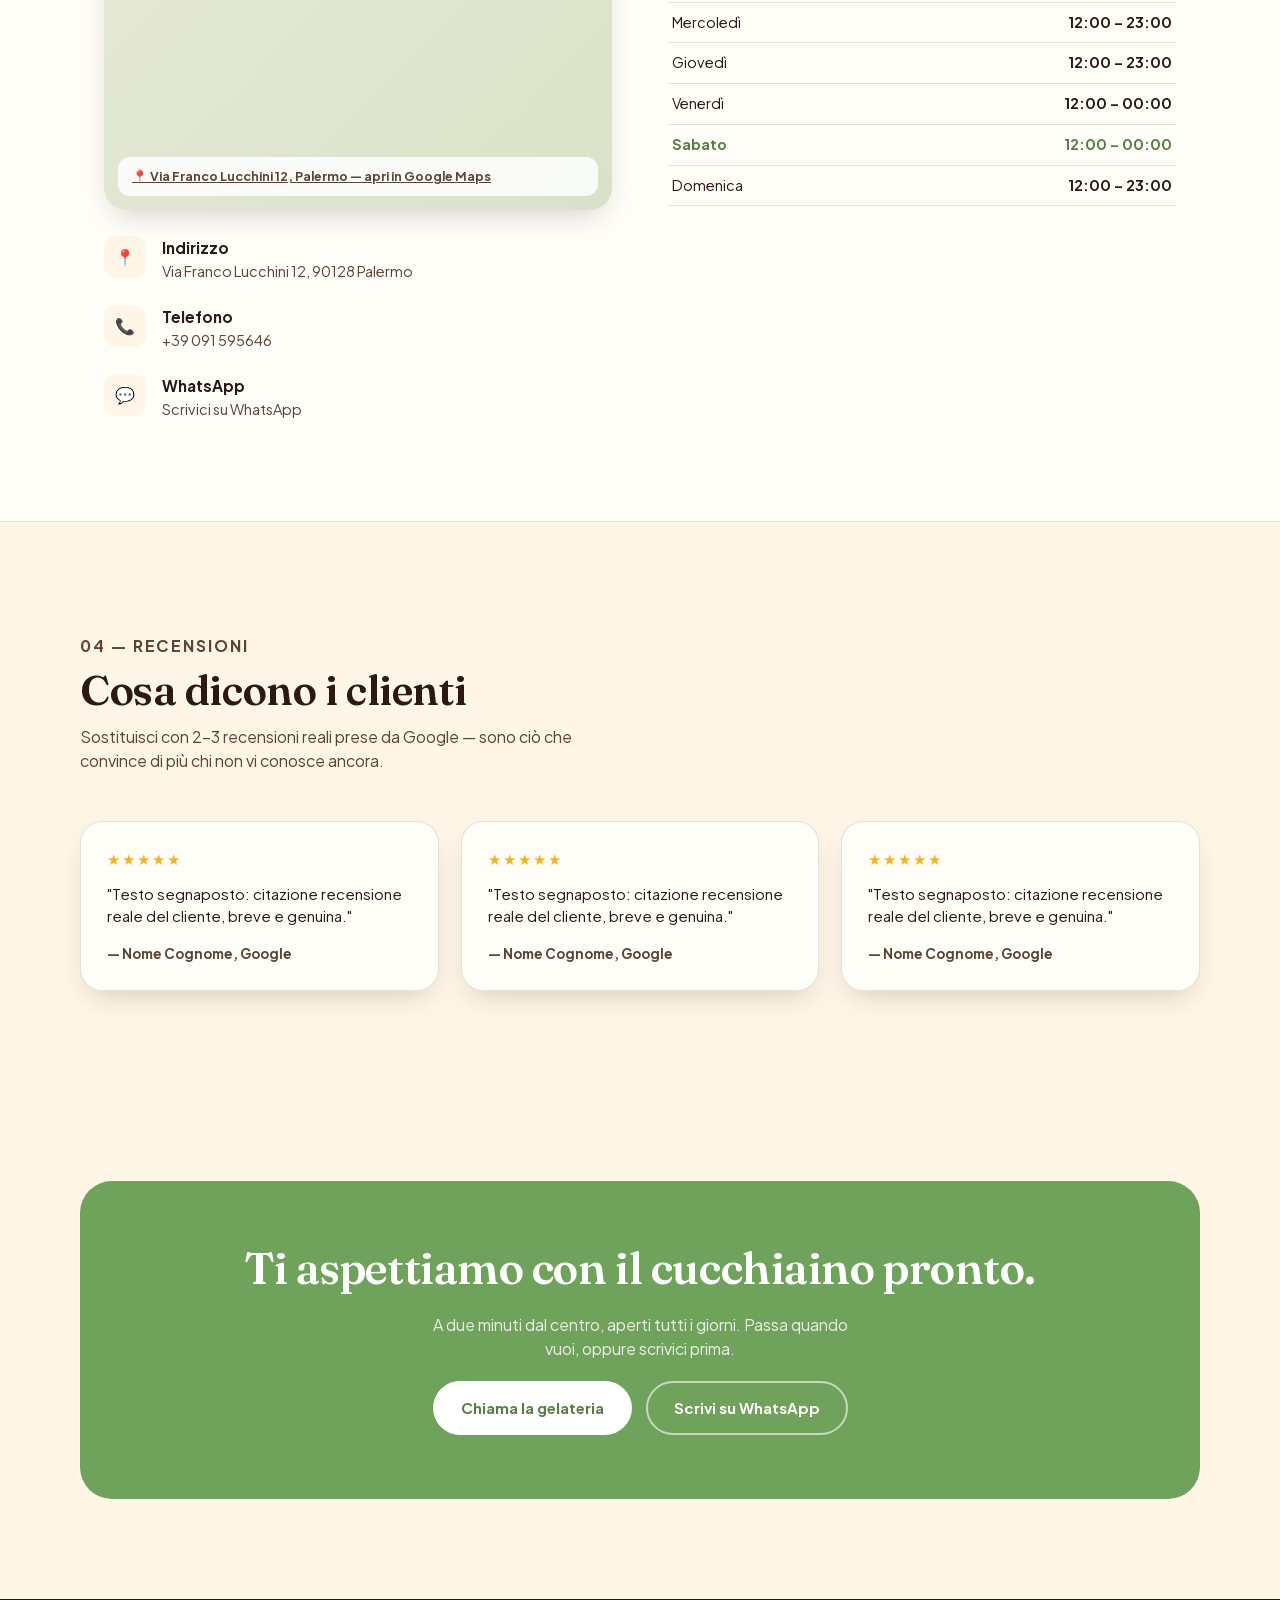
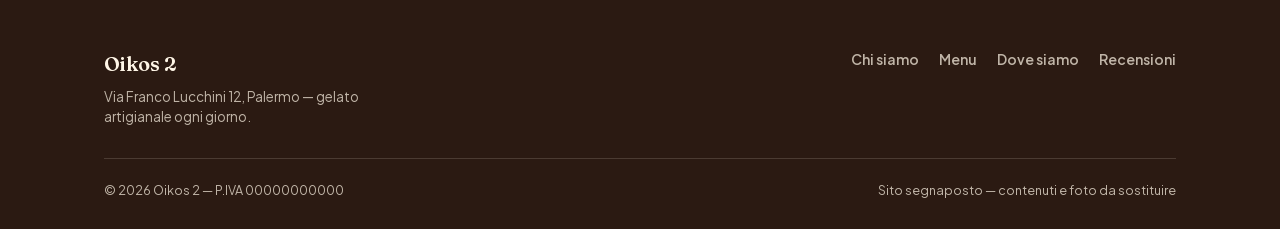
==== commit 8ed31372: "Fix invisible navbar logo, correct menu categories from real menu Logo: logo.png is a 1254x1254 canv" ====
--- a/index.html
+++ b/index.html
@@ -39,7 +39,7 @@
   "image": "https://esempio.it/assets/img/logo.png",
   "telephone": "+39 091 595646",
   "priceRange": "€€",
-  "servesCuisine": "Gelato artigianale, granite, brioche col gelato, crepes, frappè, caffetteria",
+  "servesCuisine": "Gelato artigianale, granite, brioche, crêpes, waffle, dolci a peso, frappè",
   "address": {
     "@type": "PostalAddress",
     "streetAddress": "Via Franco Lucchini 12",
@@ -70,7 +70,7 @@
 
 <nav class="nav">
   <div class="nav-inner">
-    <a href="#top" class="logo"><img src="assets/img/logo.png" alt="Oikos 2" class="logo-img"></a>
+    <a href="#top" class="logo"><img src="assets/img/logo-nav.png" alt="Oikos 2" class="logo-img"></a>
     <div class="nav-links">
       <a href="#chi-siamo">Chi siamo</a>
       <a href="#menu">Menu</a>
@@ -144,13 +144,13 @@
     <div class="section-head reveal">
       <p class="eyebrow">02 — Menu</p>
       <h2>Molto più di un gelato</h2>
-      <p>Gelato artigianale, ma anche granite, brioche col gelato, crepes, frappè e caffetteria. Sostituisci le descrizioni con i dettagli reali quando arrivano dal gestore.</p>
+      <p>Gelato artigianale, ma anche granite, brioche, crêpes, waffle e dolci a peso. Sostituisci le descrizioni con i dettagli reali quando arrivano dal gestore.</p>
     </div>
     <div class="gusti-grid">
       <div class="flavor-card reveal">
         <div class="flavor-swatch" style="background:none; display:flex; align-items:center; justify-content:center; font-size:26px;">🍨</div>
         <h3>Gelato artigianale</h3>
-        <p>Gusti classici e di stagione: è il nostro prodotto di punta.</p>
+        <p>Vaschette da asporto, coni e coppette: il nostro prodotto di punta.</p>
       </div>
       <div class="flavor-card reveal">
         <div class="flavor-swatch" style="background:none; display:flex; align-items:center; justify-content:center; font-size:26px;">🍧</div>
@@ -159,23 +159,23 @@
       </div>
       <div class="flavor-card reveal">
         <div class="flavor-swatch" style="background:none; display:flex; align-items:center; justify-content:center; font-size:26px;">🥐</div>
-        <h3>Brioche col gelato</h3>
-        <p>La colazione (o la merenda) siciliana per eccellenza.</p>
+        <h3>Brioche</h3>
+        <p>Col gelato o con la panna, la colazione (o la merenda) di casa nostra.</p>
       </div>
       <div class="flavor-card reveal">
         <div class="flavor-swatch" style="background:none; display:flex; align-items:center; justify-content:center; font-size:26px;">🥞</div>
-        <h3>Crepes e waffle</h3>
-        <p>Un'alternativa al gelato per chi cerca qualcosa di diverso.</p>
+        <h3>Crêpes e waffle</h3>
+        <p>Con Nutella, gelato o panna, da comporre come preferisci.</p>
+      </div>
+      <div class="flavor-card reveal">
+        <div class="flavor-swatch" style="background:none; display:flex; align-items:center; justify-content:center; font-size:26px;">🍰</div>
+        <h3>Dolci a peso</h3>
+        <p>Mignon e zatterini, per una festa o da portare a casa.</p>
       </div>
       <div class="flavor-card reveal">
         <div class="flavor-swatch" style="background:none; display:flex; align-items:center; justify-content:center; font-size:26px;">🥤</div>
-        <h3>Frappè</h3>
-        <p>Bevande fredde e frullati per rinfrescarsi.</p>
-      </div>
-      <div class="flavor-card reveal">
-        <div class="flavor-swatch" style="background:none; display:flex; align-items:center; justify-content:center; font-size:26px;">☕</div>
-        <h3>Caffetteria</h3>
-        <p>Caffè e bevande calde, anche fuori stagione.</p>
+        <h3>Frappè e bevande</h3>
+        <p>Frappè, bibite e acqua per accompagnare tutto il resto.</p>
       </div>
     </div>
 
--- a/assets/css/style.css
+++ b/assets/css/style.css
@@ -95,7 +95,7 @@
   font-size:19px;
   display:flex; align-items:center; gap:8px;
 }
-.logo-img{height:34px; width:auto; display:block;}
+.logo-img{height:40px; width:auto; display:block;}
 .nav-links{display:flex; gap:28px; font-size:14.5px; font-weight:600;}
 .nav-links a{opacity:0.75; transition:opacity .15s;}
 .nav-links a:hover{opacity:1;}
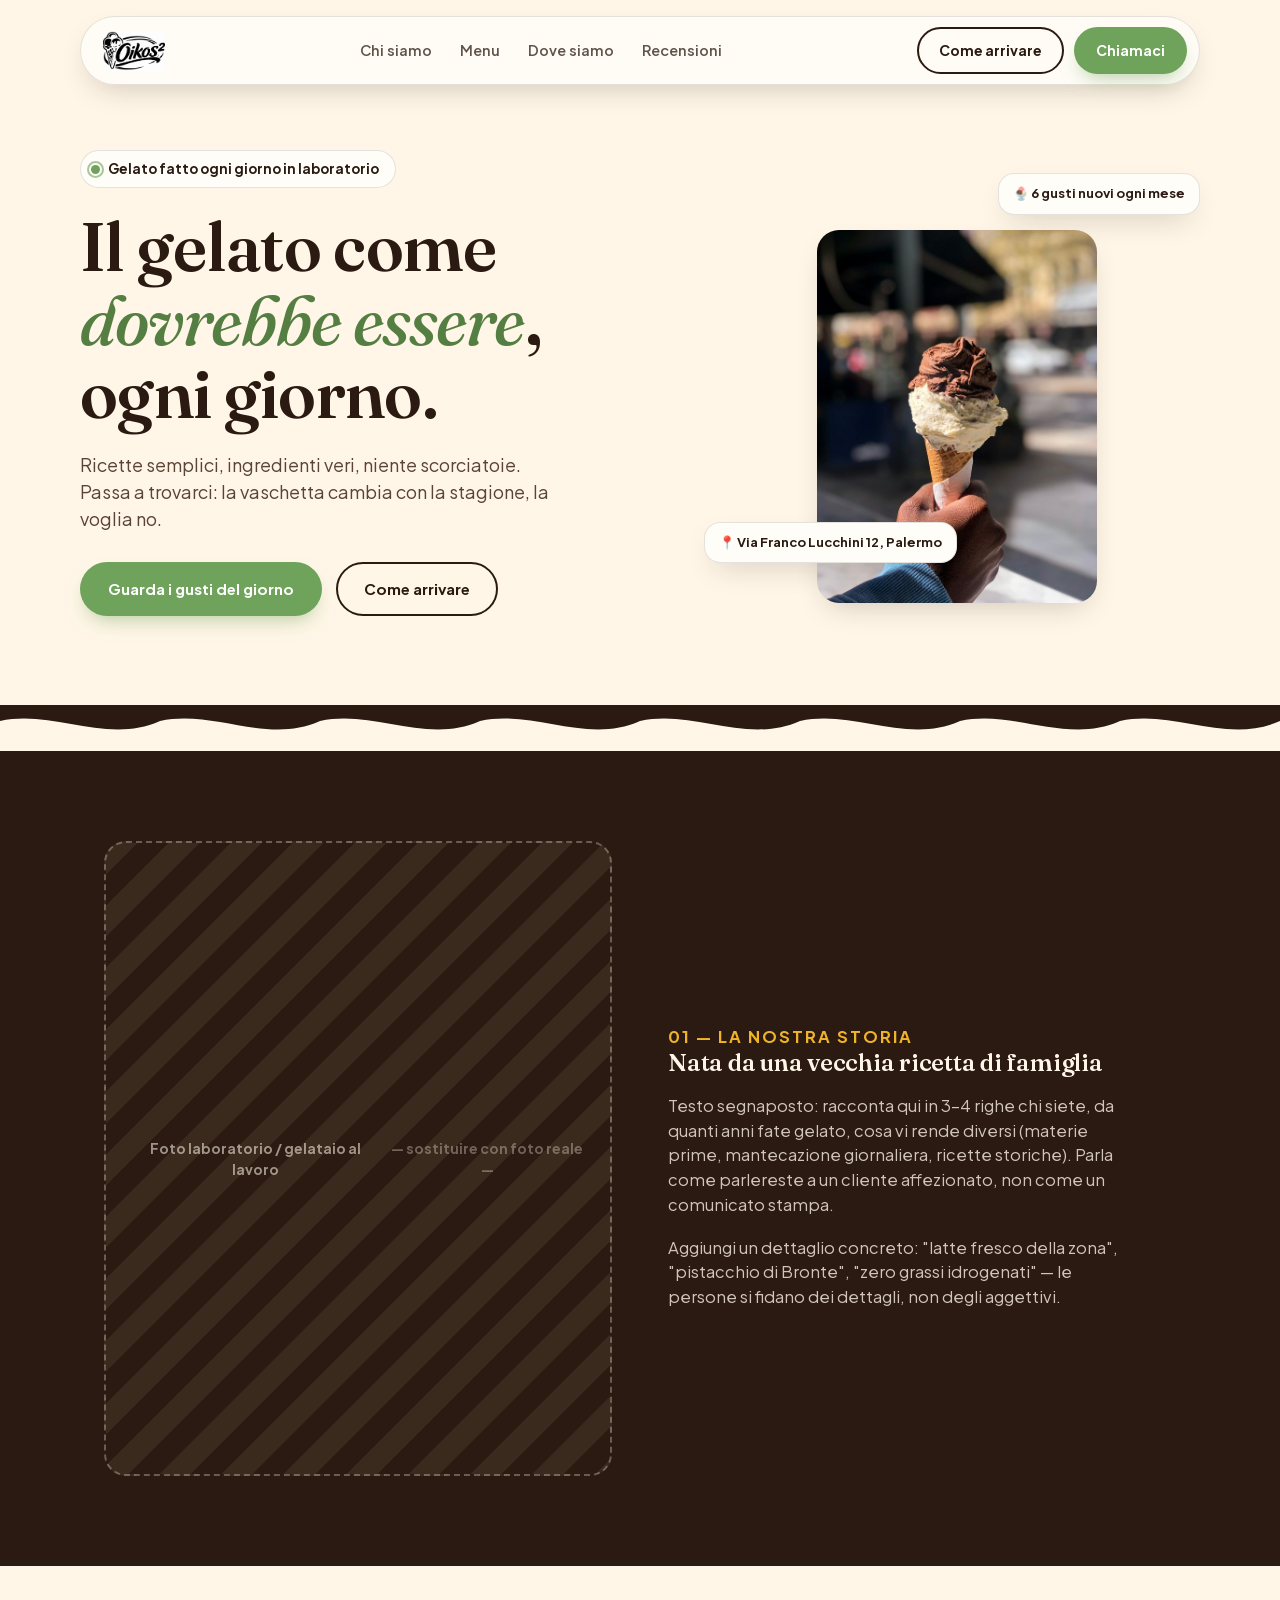
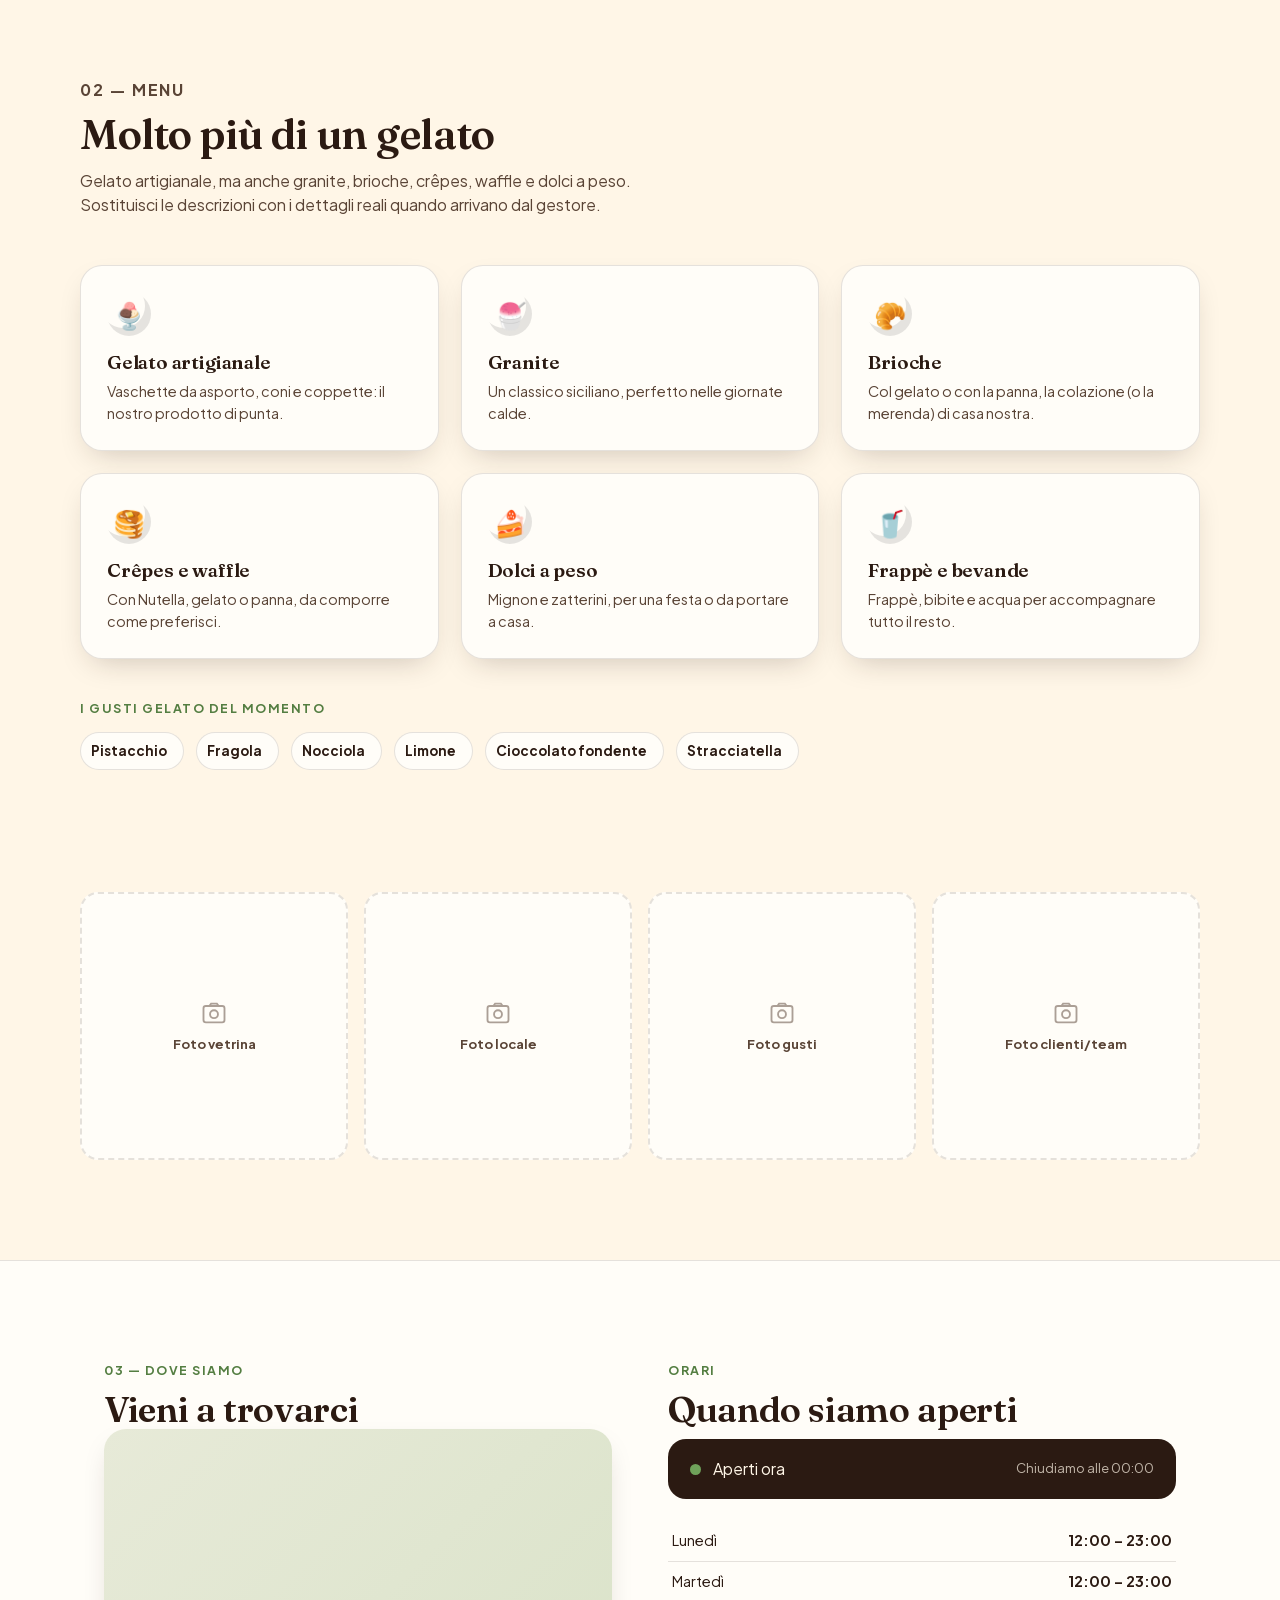
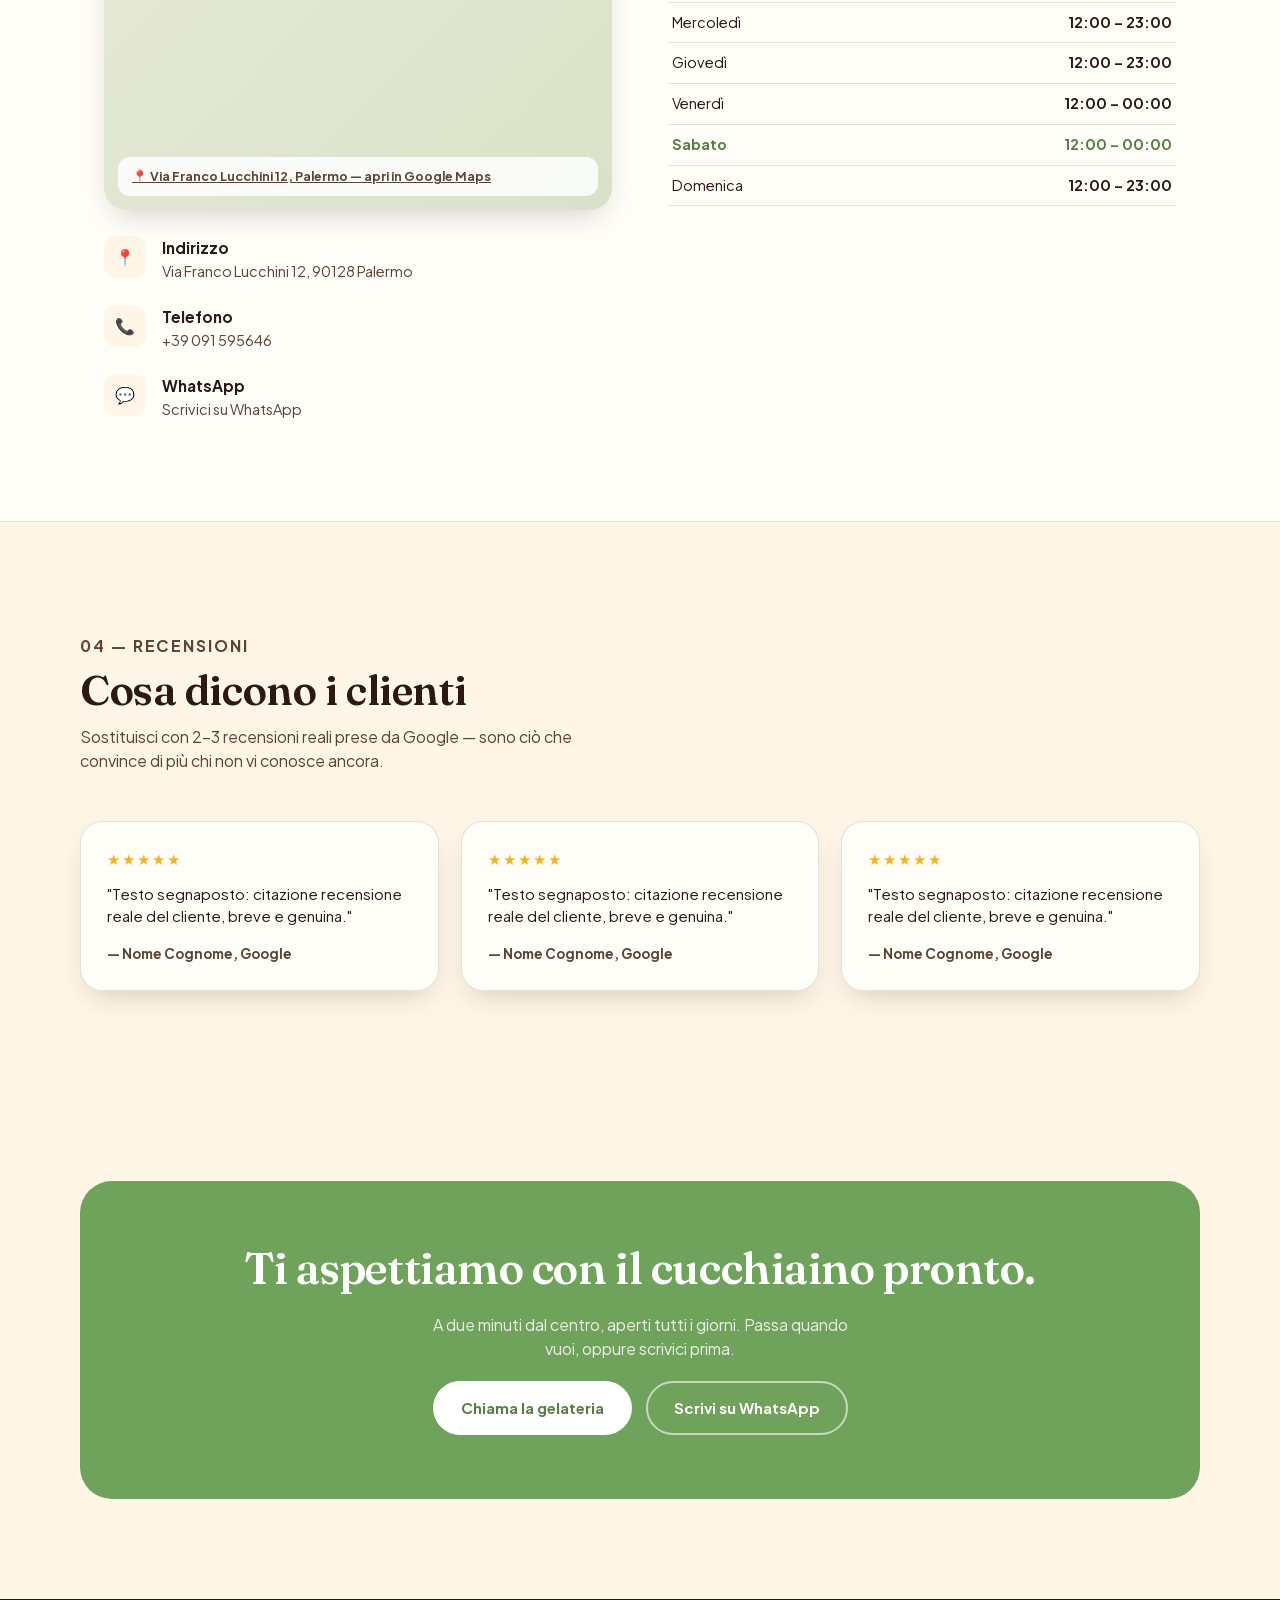
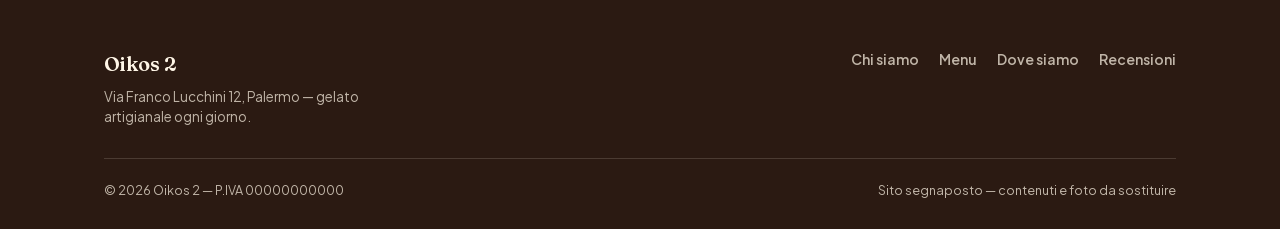
==== commit ec0ddc8c: "Replace flat CSS scoops with a real gelato photo in the hero The stacked-circle CSS shapes read as a" ====
--- a/index.html
+++ b/index.html
@@ -113,10 +113,8 @@
     <div class="hero-art">
       <div class="float-badge float-1">🍨 6 gusti nuovi ogni mese</div>
       <div class="float-badge float-2">📍 Via Franco Lucchini 12, Palermo</div>
-      <div class="scoop scoop-3"></div>
-      <div class="scoop scoop-2"></div>
-      <div class="scoop scoop-1"></div>
-      <div class="cone"></div>
+      <!-- Foto segnaposto da Unsplash (licenza libera, uso commerciale consentito, nessuna attribuzione richiesta — credit: Kyle Hinkson, unsplash.com/photos/H75RvPCvkik). SOSTITUIRE con una foto reale di Oikos 2 quando disponibile -->
+      <img class="hero-photo" src="assets/img/hero-gelato.jpg" width="600" height="800" loading="eager" alt="Cono gelato artigianale con gusto al cioccolato e alla nocciola">
     </div>
   </section>
 
--- a/assets/css/style.css
+++ b/assets/css/style.css
@@ -139,24 +139,7 @@
 .hero-actions{display:flex; gap:14px; flex-wrap:wrap;}
 
 .hero-art{position:relative; height:440px; display:flex; align-items:flex-end; justify-content:center;}
-.cone{
-  width:120px; height:170px;
-  background:
-    repeating-linear-gradient(45deg, #E3A85A 0 8px, #D69544 8px 16px),
-    repeating-linear-gradient(-45deg, transparent 0 8px, rgba(0,0,0,0.06) 8px 16px);
-  clip-path:polygon(50% 100%, 0 0, 100% 0);
-  position:relative; z-index:1;
-  box-shadow:0 20px 30px -12px rgba(43,26,18,0.35);
-}
-.scoop{
-  width:150px; height:150px; border-radius:50%;
-  position:absolute; left:50%; transform:translateX(-50%);
-  box-shadow:inset -10px -14px 0 rgba(0,0,0,0.08), 0 14px 20px -10px rgba(43,26,18,0.3);
-}
-.scoop-1{background:var(--pistacchio); bottom:120px; z-index:4; width:170px; height:170px;}
-.scoop-2{background:var(--limone); bottom:225px; z-index:3; width:150px; height:150px;}
-.scoop-3{background:var(--lampone); bottom:320px; z-index:2; width:130px; height:130px;}
-.sprinkle{position:absolute; border-radius:2px;}
+.hero-photo{width:280px; max-width:80vw; height:auto; border-radius:var(--radius); box-shadow:var(--shadow); display:block;}
 .float-badge{
   position:absolute; background:var(--panna); border:1px solid var(--line);
   border-radius:16px; padding:10px 14px; box-shadow:var(--shadow);
